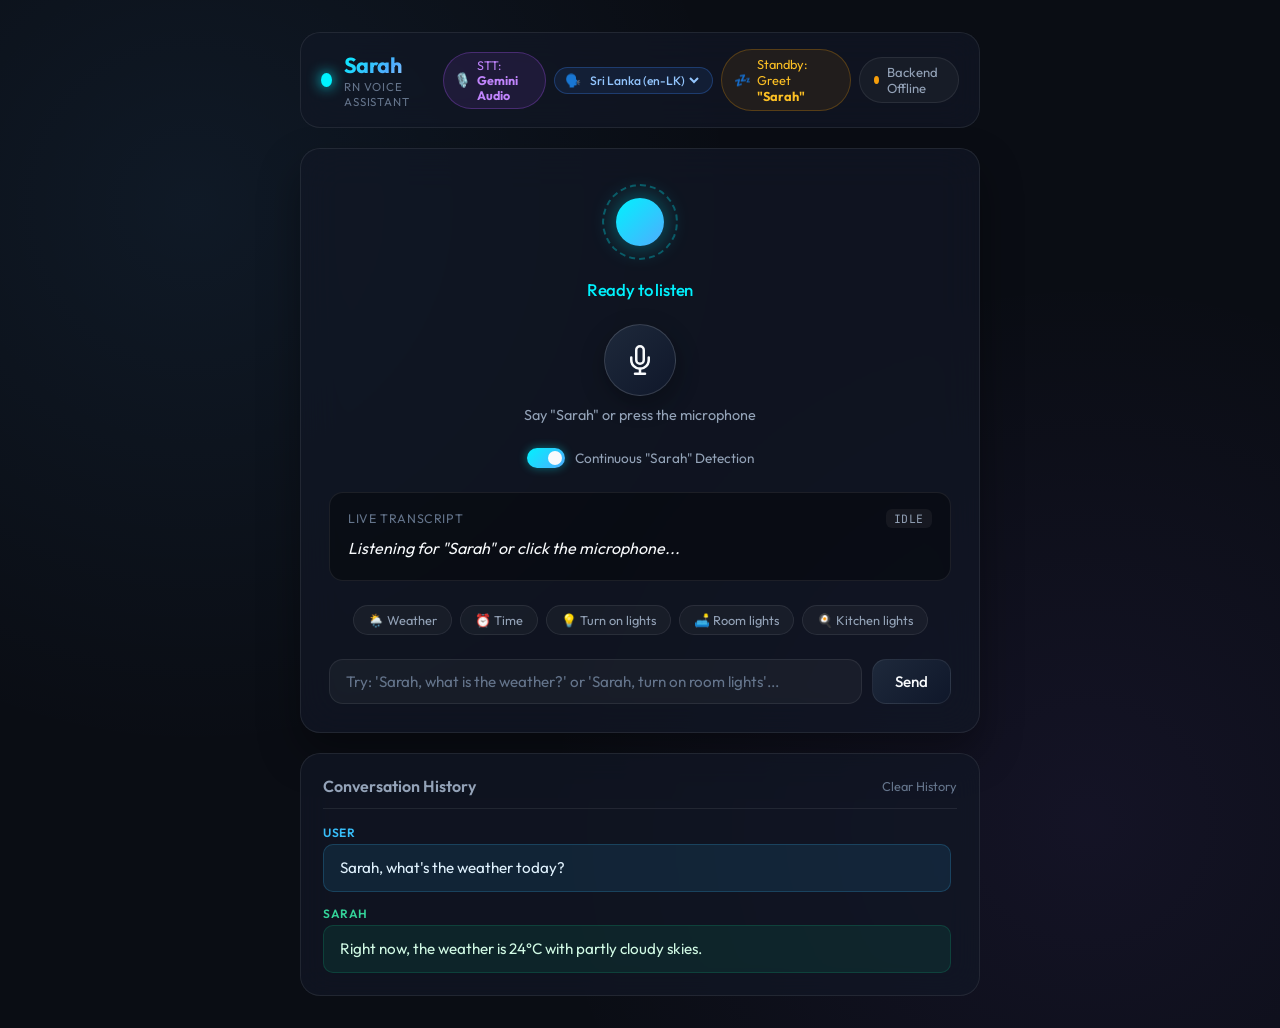
==== frontend/index.html @ 3ba432b6 "Initial commit: RN Voice Agent" ====
<!DOCTYPE html>
<html lang="en">
<head>
  <meta charset="UTF-8">
  <meta name="viewport" content="width=device-width, initial-scale=1.0">
  <title>Sarah — Voice Assistant</title>
  <link rel="stylesheet" href="style.css">
  <link rel="preconnect" href="https://fonts.googleapis.com">
  <link rel="preconnect" href="https://fonts.gstatic.com" crossorigin>
  <link href="https://fonts.googleapis.com/css2?family=Outfit:wght@300;400;500;600;700&family=JetBrains+Mono:wght@400;500&display=swap" rel="stylesheet">
</head>
<body>
  <div class="assistant-container">
    <!-- Header -->
    <header class="header">
      <div class="brand">
        <div class="brand-pulse"></div>
        <div>
          <h1>Sarah</h1>
          <span class="sub-brand">RN Voice Assistant</span>
        </div>
      </div>
      <div class="header-badges">
        <div class="stt-badge" id="stt-badge" title="High-accuracy Gemini Multimodal Audio speech recognition">
          <span class="stt-icon">🎙️</span>
          <span>STT: <strong id="stt-engine-name">Gemini Audio</strong></span>
        </div>
        <div class="accent-badge" title="Select your spoken accent model for optimal recognition">
          <span>🗣️</span>
          <select id="accent-select" class="accent-select" aria-label="Select accent">
            <option value="en-LK" selected>Sri Lanka (en-LK)</option>
            <option value="en-IN">India (en-IN)</option>
            <option value="en-GB">UK (en-GB)</option>
            <option value="en-US">US (en-US)</option>
            <option value="en-AU">Australia (en-AU)</option>
          </select>
        </div>
        <div class="wake-word-badge asleep" id="wake-badge" title="Say 'Sarah' (any pronunciation) to trigger">
          <span class="wake-icon" id="wake-icon">💤</span>
          <span id="wake-label">Standby: Greet <strong>"Sarah"</strong></span>
          <span class="wake-timer-pill" id="wake-timer-pill" style="display: none;">5:00</span>
        </div>
        <div class="connection-badge" id="connection-badge">
          <span class="badge-dot"></span>
          <span class="badge-text" id="connection-text">Connecting...</span>
        </div>
      </div>
    </header>

    <!-- Main Voice Section -->
    <main class="main-card">
      <!-- Status Indicator -->
      <div class="status-panel">
        <div class="status-orb" id="status-orb">
          <div class="orb-core"></div>
          <div class="orb-ring"></div>
        </div>
        <div class="status-label" id="status-indicator">Ready to listen</div>
      </div>

      <!-- Microphone Control -->
      <div class="mic-section">
        <button id="mic-btn" class="mic-button" aria-label="Microphone">
          <svg class="mic-svg" viewBox="0 0 24 24" fill="none" stroke="currentColor" stroke-width="2" stroke-linecap="round" stroke-linejoin="round">
            <path d="M12 1a3 3 0 0 0-3 3v8a3 3 0 0 0 6 0V4a3 3 0 0 0-3-3z"/>
            <path d="M19 10v2a7 7 0 0 1-14 0v-2"/>
            <line x1="12" y1="19" x2="12" y2="23"/>
            <line x1="8" y1="23" x2="16" y2="23"/>
          </svg>
        </button>
        <span class="mic-hint" id="mic-hint">Say "Sarah" or press the microphone</span>
      </div>

      <!-- Continuous Wake Word Mode Toggle -->
      <div class="wake-toggle-container">
        <label class="toggle-label">
          <input type="checkbox" id="wake-toggle" checked />
          <span class="toggle-slider"></span>
          <span class="toggle-text">Continuous "Sarah" Detection</span>
        </label>
      </div>

      <!-- Live Transcript Field -->
      <div class="transcript-box">
        <div class="transcript-header">
          <span>Live Transcript</span>
          <span class="transcript-badge" id="transcript-state">Idle</span>
        </div>
        <p class="transcript-text" id="transcript">Listening for "Sarah" or click the microphone...</p>
      </div>

      <!-- Quick Action Chips -->
      <div class="quick-chips">
        <button type="button" class="chip" data-cmd="Sarah, what is the weather?">🌦️ Weather</button>
        <button type="button" class="chip" data-cmd="Sarah, what time is it?">⏰ Time</button>
        <button type="button" class="chip" data-cmd="Sarah, turn on the lights">💡 Turn on lights</button>
        <button type="button" class="chip" data-cmd="Sarah, turn on room lights">🛋️ Room lights</button>
        <button type="button" class="chip" data-cmd="Sarah, turn on kitchen lights">🍳 Kitchen lights</button>
      </div>

      <!-- Text Input Fallback / Testing -->
      <form class="text-input-form" id="chat-form">
        <input 
          type="text" 
          id="text-input" 
          class="text-input" 
          placeholder="Try: 'Sarah, what is the weather?' or 'Sarah, turn on room lights'..." 
          autocomplete="off"
        />
        <button type="submit" id="send-btn" class="send-btn">Send</button>
      </form>
    </main>

    <!-- Conversation History -->
    <section class="history-card">
      <div class="history-header">
        <h2>Conversation History</h2>
        <button type="button" id="clear-btn" class="clear-btn">Clear History</button>
      </div>
      <div class="conversation-feed" id="conversation-history">
        <div class="message-card user">
          <div class="sender-tag">User</div>
          <div class="message-bubble">Sarah, what's the weather today?</div>
        </div>
        <div class="message-card assistant">
          <div class="sender-tag">Sarah</div>
          <div class="message-bubble">Right now, the weather is 24°C with partly cloudy skies.</div>
        </div>
      </div>
    </section>
  </div>

  <script src="tts.js"></script>
  <script src="speech.js"></script>
  <script src="app.js"></script>
</body>
</html>
---- frontend/style.css ----
:root {
  --bg-primary: #0a0d14;
  --bg-card: rgba(18, 24, 38, 0.7);
  --border-card: rgba(255, 255, 255, 0.08);
  --accent-cyan: #00f2fe;
  --accent-blue: #4facfe;
  --accent-purple: #8b5cf6;
  --accent-amber: #f59e0b;
  --accent-emerald: #10b981;
  --accent-rose: #f43f5e;
  --text-main: #f8fafc;
  --text-dim: #94a3b8;
  --text-muted: #64748b;
  --radius-xl: 20px;
  --radius-lg: 14px;
  --radius-md: 10px;
  --radius-full: 9999px;
  --shadow-glow: 0 0 30px rgba(0, 242, 254, 0.25);
  --transition: all 0.25s cubic-bezier(0.4, 0, 0.2, 1);
}

* {
  margin: 0;
  padding: 0;
  box-sizing: border-box;
}

body {
  background-color: var(--bg-primary);
  background-image: 
    radial-gradient(circle at 15% 20%, rgba(79, 172, 254, 0.08) 0%, transparent 40%),
    radial-gradient(circle at 85% 80%, rgba(139, 92, 246, 0.08) 0%, transparent 40%);
  color: var(--text-main);
  font-family: 'Outfit', sans-serif;
  min-height: 100vh;
  display: flex;
  justify-content: center;
  align-items: flex-start;
  padding: 32px 16px;
}

.assistant-container {
  width: 100%;
  max-width: 680px;
  display: flex;
  flex-direction: column;
  gap: 20px;
}

/* Header */
.header {
  display: flex;
  justify-content: space-between;
  align-items: center;
  padding: 16px 20px;
  background: var(--bg-card);
  backdrop-filter: blur(16px);
  border: 1px solid var(--border-card);
  border-radius: var(--radius-xl);
}

.brand {
  display: flex;
  align-items: center;
  gap: 12px;
}

.brand h1 {
  font-size: 1.35rem;
  font-weight: 700;
  letter-spacing: -0.02em;
  background: linear-gradient(135deg, #00f2fe, #4facfe, #fff);
  -webkit-background-clip: text;
  background-clip: text;
  -webkit-text-fill-color: transparent;
}

.sub-brand {
  font-size: 0.72rem;
  color: var(--text-muted);
  text-transform: uppercase;
  letter-spacing: 0.08em;
  display: block;
}

.brand-pulse {
  width: 14px;
  height: 14px;
  border-radius: 50%;
  background: var(--accent-cyan);
  box-shadow: 0 0 14px var(--accent-cyan);
  animation: pulse-ring 2s infinite ease-in-out;
}

.header-badges {
  display: flex;
  align-items: center;
  gap: 8px;
}

.stt-badge {
  display: flex;
  align-items: center;
  gap: 6px;
  font-size: 0.78rem;
  padding: 5px 10px;
  background: rgba(168, 85, 247, 0.1);
  border: 1px solid rgba(168, 85, 247, 0.3);
  border-radius: var(--radius-full);
  color: #c084fc;
}

.stt-icon {
  font-size: 0.85rem;
}

.accent-badge {
  display: flex;
  align-items: center;
  gap: 5px;
  font-size: 0.78rem;
  padding: 4px 10px;
  background: rgba(59, 130, 246, 0.1);
  border: 1px solid rgba(59, 130, 246, 0.3);
  border-radius: var(--radius-full);
  color: #60a5fa;
}

.accent-select {
  background: transparent;
  border: none;
  color: #93c5fd;
  font-family: inherit;
  font-size: 0.76rem;
  font-weight: 500;
  outline: none;
  cursor: pointer;
}

.accent-select option {
  background: #0f172a;
  color: #f1f5f9;
}

.wake-word-badge {
  display: flex;
  align-items: center;
  gap: 6px;
  font-size: 0.8rem;
  padding: 6px 12px;
  background: rgba(0, 242, 254, 0.08);
  border: 1px solid rgba(0, 242, 254, 0.25);
  border-radius: var(--radius-full);
  color: var(--accent-cyan);
  cursor: pointer;
  transition: all 0.25s ease;
}

.wake-word-badge.asleep {
  background: rgba(245, 158, 11, 0.08);
  border-color: rgba(245, 158, 11, 0.25);
  color: #fbbf24;
}

.wake-word-badge.awake {
  background: rgba(0, 242, 254, 0.12);
  border-color: rgba(0, 242, 254, 0.4);
  color: var(--accent-cyan);
  box-shadow: 0 0 12px rgba(0, 242, 254, 0.2);
}

.wake-timer-pill {
  font-family: 'JetBrains Mono', monospace;
  font-size: 0.72rem;
  background: rgba(0, 242, 254, 0.25);
  color: #fff;
  padding: 2px 7px;
  border-radius: var(--radius-full);
  margin-left: 4px;
}

.wake-icon {
  font-size: 0.85rem;
}

.connection-badge {
  display: flex;
  align-items: center;
  gap: 8px;
  font-size: 0.82rem;
  padding: 6px 14px;
  background: rgba(255, 255, 255, 0.04);
  border: 1px solid var(--border-card);
  border-radius: var(--radius-full);
  color: var(--text-dim);
}

.badge-dot {
  width: 8px;
  height: 8px;
  border-radius: 50%;
  background: var(--accent-amber);
}

.connection-badge.connected .badge-dot {
  background: var(--accent-emerald);
  box-shadow: 0 0 8px var(--accent-emerald);
}

.connection-badge.connected {
  color: #d1fae5;
}

/* Main Card */
.main-card {
  background: var(--bg-card);
  backdrop-filter: blur(20px);
  border: 1px solid var(--border-card);
  border-radius: var(--radius-xl);
  padding: 28px;
  display: flex;
  flex-direction: column;
  align-items: center;
  gap: 24px;
  box-shadow: 0 20px 40px rgba(0, 0, 0, 0.35);
}

/* Status Panel & Orb */
.status-panel {
  display: flex;
  flex-direction: column;
  align-items: center;
  gap: 12px;
}

.status-orb {
  position: relative;
  width: 90px;
  height: 90px;
  display: flex;
  align-items: center;
  justify-content: center;
}

.orb-core {
  width: 48px;
  height: 48px;
  border-radius: 50%;
  background: linear-gradient(135deg, var(--accent-cyan), var(--accent-blue));
  box-shadow: 0 0 25px rgba(0, 242, 254, 0.4);
  transition: var(--transition);
}

.orb-ring {
  position: absolute;
  width: 76px;
  height: 76px;
  border-radius: 50%;
  border: 2px dashed rgba(0, 242, 254, 0.3);
  animation: spin-slow 12s linear infinite;
  transition: var(--transition);
}

@keyframes spin-slow {
  100% { transform: rotate(360deg); }
}

/* Status states */
.status-label {
  font-size: 1.05rem;
  font-weight: 500;
  letter-spacing: -0.01em;
  color: var(--accent-cyan);
  transition: var(--transition);
}

/* State: Listening */
.status-panel.listening .orb-core {
  background: linear-gradient(135deg, #00f2fe, #38bdf8);
  box-shadow: 0 0 35px #00f2fe;
  transform: scale(1.15);
  animation: pulse-listening 1s infinite alternate ease-in-out;
}
.status-panel.listening .orb-ring {
  border-color: rgba(0, 242, 254, 0.8);
  animation: spin-slow 4s linear infinite;
}
.status-panel.listening .status-label {
  color: #38bdf8;
}

/* State: Thinking */
.status-panel.thinking .orb-core {
  background: linear-gradient(135deg, var(--accent-purple), #c084fc);
  box-shadow: 0 0 30px var(--accent-purple);
  animation: pulse-thinking 0.8s infinite alternate ease-in-out;
}
.status-panel.thinking .orb-ring {
  border-color: rgba(139, 92, 246, 0.8);
  animation: spin-slow 2s linear infinite reverse;
}
.status-panel.thinking .status-label {
  color: #c084fc;
}

/* State: Speaking */
.status-panel.speaking .orb-core {
  background: linear-gradient(135deg, var(--accent-emerald), #34d399);
  box-shadow: 0 0 30px var(--accent-emerald);
  animation: pulse-speaking 0.6s infinite alternate ease-in-out;
}
.status-panel.speaking .orb-ring {
  border-color: rgba(16, 185, 129, 0.8);
  animation: spin-slow 5s linear infinite;
}
.status-panel.speaking .status-label {
  color: #34d399;
}

/* State: Clarifying (Waiting for user) */
.status-panel.clarifying .orb-core {
  background: linear-gradient(135deg, #f59e0b, #fbbf24);
  box-shadow: 0 0 32px rgba(245, 158, 11, 0.7);
  animation: pulse-clarifying 0.9s infinite alternate ease-in-out;
}
.status-panel.clarifying .orb-ring {
  border-color: rgba(245, 158, 11, 0.85);
  animation: spin-slow 3.5s linear infinite;
}
.status-panel.clarifying .status-label {
  color: #fbbf24;
}

/* State: Waiting for Hub */
.status-panel.waiting_for_hub .orb-core,
.status-panel.executing .orb-core {
  background: linear-gradient(135deg, #3b82f6, #6366f1);
  box-shadow: 0 0 30px rgba(59, 130, 246, 0.6);
  animation: pulse-listening 1s infinite alternate ease-in-out;
}
.status-panel.waiting_for_hub .orb-ring,
.status-panel.executing .orb-ring {
  border-color: rgba(59, 130, 246, 0.8);
  animation: spin-slow 3s linear infinite;
}
.status-panel.waiting_for_hub .status-label,
.status-panel.executing .status-label {
  color: #93c5fd;
}

/* State: Completed */
.status-panel.completed .orb-core {
  background: linear-gradient(135deg, #10b981, #34d399);
  box-shadow: 0 0 35px rgba(16, 185, 129, 0.75);
}
.status-panel.completed .orb-ring {
  border-color: rgba(16, 185, 129, 0.9);
  animation: spin-slow 8s linear infinite;
}
.status-panel.completed .status-label {
  color: #34d399;
}

/* State: Failed */
.status-panel.failed .orb-core {
  background: linear-gradient(135deg, #ef4444, #f43f5e);
  box-shadow: 0 0 35px rgba(239, 68, 68, 0.75);
  animation: pulse-failed 0.5s infinite alternate ease-in-out;
}
.status-panel.failed .orb-ring {
  border-color: rgba(239, 68, 68, 0.9);
  animation: spin-slow 1.5s linear infinite reverse;
}
.status-panel.failed .status-label {
  color: #f87171;
}

/* State: Unknown */
.status-panel.unknown .orb-core {
  background: linear-gradient(135deg, #64748b, #94a3b8);
  box-shadow: 0 0 20px rgba(100, 116, 139, 0.5);
}
.status-panel.unknown .orb-ring {
  border-color: rgba(148, 163, 184, 0.5);
  animation: spin-slow 10s linear infinite;
}
.status-panel.unknown .status-label {
  color: #94a3b8;
}

@keyframes pulse-listening {
  0% { transform: scale(1.05); }
  100% { transform: scale(1.25); }
}

@keyframes pulse-thinking {
  0% { transform: scale(0.95); opacity: 0.7; }
  100% { transform: scale(1.1); opacity: 1; }
}

@keyframes pulse-speaking {
  0% { transform: scale(1); }
  100% { transform: scale(1.2); }
}

@keyframes pulse-clarifying {
  0% { transform: scale(1); opacity: 0.85; }
  100% { transform: scale(1.18); opacity: 1; }
}

@keyframes pulse-failed {
  0% { transform: scale(0.95); }
  100% { transform: scale(1.15); }
}

/* Microphone Section */
.mic-section {
  display: flex;
  flex-direction: column;
  align-items: center;
  gap: 10px;
}

.mic-button {
  width: 72px;
  height: 72px;
  border-radius: 50%;
  border: 1px solid rgba(255, 255, 255, 0.15);
  background: linear-gradient(135deg, #1e293b, #0f172a);
  color: var(--text-main);
  cursor: pointer;
  display: flex;
  align-items: center;
  justify-content: center;
  transition: var(--transition);
  box-shadow: 0 8px 24px rgba(0, 0, 0, 0.3);
}

.mic-button:hover {
  transform: translateY(-2px);
  border-color: var(--accent-cyan);
  box-shadow: 0 10px 30px rgba(0, 242, 254, 0.3);
}

.mic-button.active {
  background: linear-gradient(135deg, #0284c7, #0369a1);
  border-color: var(--accent-cyan);
  box-shadow: 0 0 30px rgba(0, 242, 254, 0.6);
  animation: mic-glow 1.5s infinite alternate ease-in-out;
}

@keyframes mic-glow {
  0% { box-shadow: 0 0 15px rgba(0, 242, 254, 0.4); }
  100% { box-shadow: 0 0 35px rgba(0, 242, 254, 0.8); }
}

.mic-svg {
  width: 30px;
  height: 30px;
}

.mic-hint {
  font-size: 0.9rem;
  color: var(--text-dim);
}

/* Live Transcript Box */
.transcript-box {
  width: 100%;
  background: rgba(0, 0, 0, 0.35);
  border: 1px solid var(--border-card);
  border-radius: var(--radius-lg);
  padding: 16px 18px;
}

.transcript-header {
  display: flex;
  justify-content: space-between;
  align-items: center;
  margin-bottom: 8px;
  font-size: 0.78rem;
  text-transform: uppercase;
  letter-spacing: 0.05em;
  color: var(--text-muted);
}

.transcript-badge {
  padding: 2px 8px;
  background: rgba(255, 255, 255, 0.05);
  border-radius: 6px;
  font-family: 'JetBrains Mono', monospace;
  font-size: 0.72rem;
  color: var(--text-dim);
}

.transcript-badge.active {
  background: rgba(0, 242, 254, 0.15);
  color: var(--accent-cyan);
}

.transcript-text {
  font-size: 1rem;
  color: var(--text-main);
  line-height: 1.5;
  min-height: 28px;
  font-style: italic;
}

.transcript-text.empty {
  color: var(--text-muted);
}

/* Text Input Fallback */
.text-input-form {
  width: 100%;
  display: flex;
  gap: 10px;
}

.text-input {
  flex: 1;
  background: rgba(255, 255, 255, 0.04);
  border: 1px solid var(--border-card);
  border-radius: var(--radius-lg);
  padding: 12px 16px;
  color: var(--text-main);
  font-family: inherit;
  font-size: 0.95rem;
  outline: none;
  transition: var(--transition);
}

.text-input:focus {
  border-color: var(--accent-cyan);
  background: rgba(255, 255, 255, 0.07);
  box-shadow: 0 0 15px rgba(0, 242, 254, 0.15);
}

.text-input::placeholder {
  color: var(--text-muted);
}

.send-btn {
  padding: 12px 22px;
  background: linear-gradient(135deg, #1e293b, #0f172a);
  color: var(--text-main);
  font-family: inherit;
  font-size: 0.95rem;
  font-weight: 500;
  border: 1px solid var(--border-card);
  border-radius: var(--radius-lg);
  cursor: pointer;
  transition: var(--transition);
}

.send-btn:hover {
  border-color: var(--accent-cyan);
  color: var(--accent-cyan);
  box-shadow: 0 0 15px rgba(0, 242, 254, 0.2);
}

/* Conversation History */
.history-card {
  background: var(--bg-card);
  backdrop-filter: blur(16px);
  border: 1px solid var(--border-card);
  border-radius: var(--radius-xl);
  padding: 22px;
}

.history-header {
  display: flex;
  justify-content: space-between;
  align-items: center;
  margin-bottom: 16px;
  padding-bottom: 12px;
  border-bottom: 1px solid var(--border-card);
}

.history-header h2 {
  font-size: 1rem;
  font-weight: 600;
  color: var(--text-dim);
}

.clear-btn {
  background: none;
  border: none;
  color: var(--text-muted);
  font-family: inherit;
  font-size: 0.8rem;
  cursor: pointer;
  transition: var(--transition);
}

.clear-btn:hover {
  color: var(--accent-rose);
}

.conversation-feed {
  display: flex;
  flex-direction: column;
  gap: 14px;
  max-height: 320px;
  overflow-y: auto;
  padding-right: 6px;
}

.conversation-feed::-webkit-scrollbar {
  width: 5px;
}

.conversation-feed::-webkit-scrollbar-thumb {
  background: rgba(255, 255, 255, 0.1);
  border-radius: 4px;
}

.message-card {
  display: flex;
  flex-direction: column;
  gap: 4px;
}

.sender-tag {
  font-size: 0.75rem;
  font-weight: 600;
  text-transform: uppercase;
  letter-spacing: 0.05em;
}

.message-card.user .sender-tag {
  color: #38bdf8;
  align-self: flex-start;
}

.message-card.assistant .sender-tag {
  color: #34d399;
  align-self: flex-start;
}

.message-bubble {
  padding: 12px 16px;
  border-radius: var(--radius-md);
  font-size: 0.95rem;
  line-height: 1.45;
  word-break: break-word;
}

.message-card.user .message-bubble {
  background: rgba(56, 189, 248, 0.1);
  border: 1px solid rgba(56, 189, 248, 0.2);
  color: #e0f2fe;
}

.message-card.assistant .message-bubble {
  background: rgba(16, 185, 129, 0.1);
  border: 1px solid rgba(16, 185, 129, 0.2);
  color: #d1fae5;
}

.message-card.error .message-bubble {
  background: rgba(244, 63, 94, 0.1);
  border: 1px solid rgba(244, 63, 94, 0.2);
  color: #ffe4e6;
}

/* Wake Word Mode Toggle */
.wake-toggle-container {
  display: flex;
  align-items: center;
  justify-content: center;
}

.toggle-label {
  display: flex;
  align-items: center;
  gap: 10px;
  cursor: pointer;
  font-size: 0.85rem;
  color: var(--text-dim);
  user-select: none;
}

.toggle-label input {
  display: none;
}

.toggle-slider {
  position: relative;
  width: 38px;
  height: 20px;
  background-color: rgba(255, 255, 255, 0.12);
  border-radius: 20px;
  transition: var(--transition);
}

.toggle-slider::before {
  content: "";
  position: absolute;
  height: 14px;
  width: 14px;
  left: 3px;
  bottom: 3px;
  background-color: var(--text-main);
  border-radius: 50%;
  transition: var(--transition);
}

.toggle-label input:checked + .toggle-slider {
  background: linear-gradient(135deg, var(--accent-cyan), var(--accent-blue));
  box-shadow: 0 0 10px rgba(0, 242, 254, 0.4);
}

.toggle-label input:checked + .toggle-slider::before {
  transform: translateX(18px);
}

/* Quick Action Chips */
.quick-chips {
  display: flex;
  flex-wrap: wrap;
  gap: 8px;
  justify-content: center;
  width: 100%;
}

.chip {
  background: rgba(255, 255, 255, 0.04);
  border: 1px solid var(--border-card);
  border-radius: var(--radius-full);
  padding: 6px 14px;
  color: var(--text-dim);
  font-family: inherit;
  font-size: 0.8rem;
  cursor: pointer;
  transition: var(--transition);
}

.chip:hover {
  background: rgba(0, 242, 254, 0.1);
  border-color: var(--accent-cyan);
  color: var(--text-main);
  transform: translateY(-1px);
}
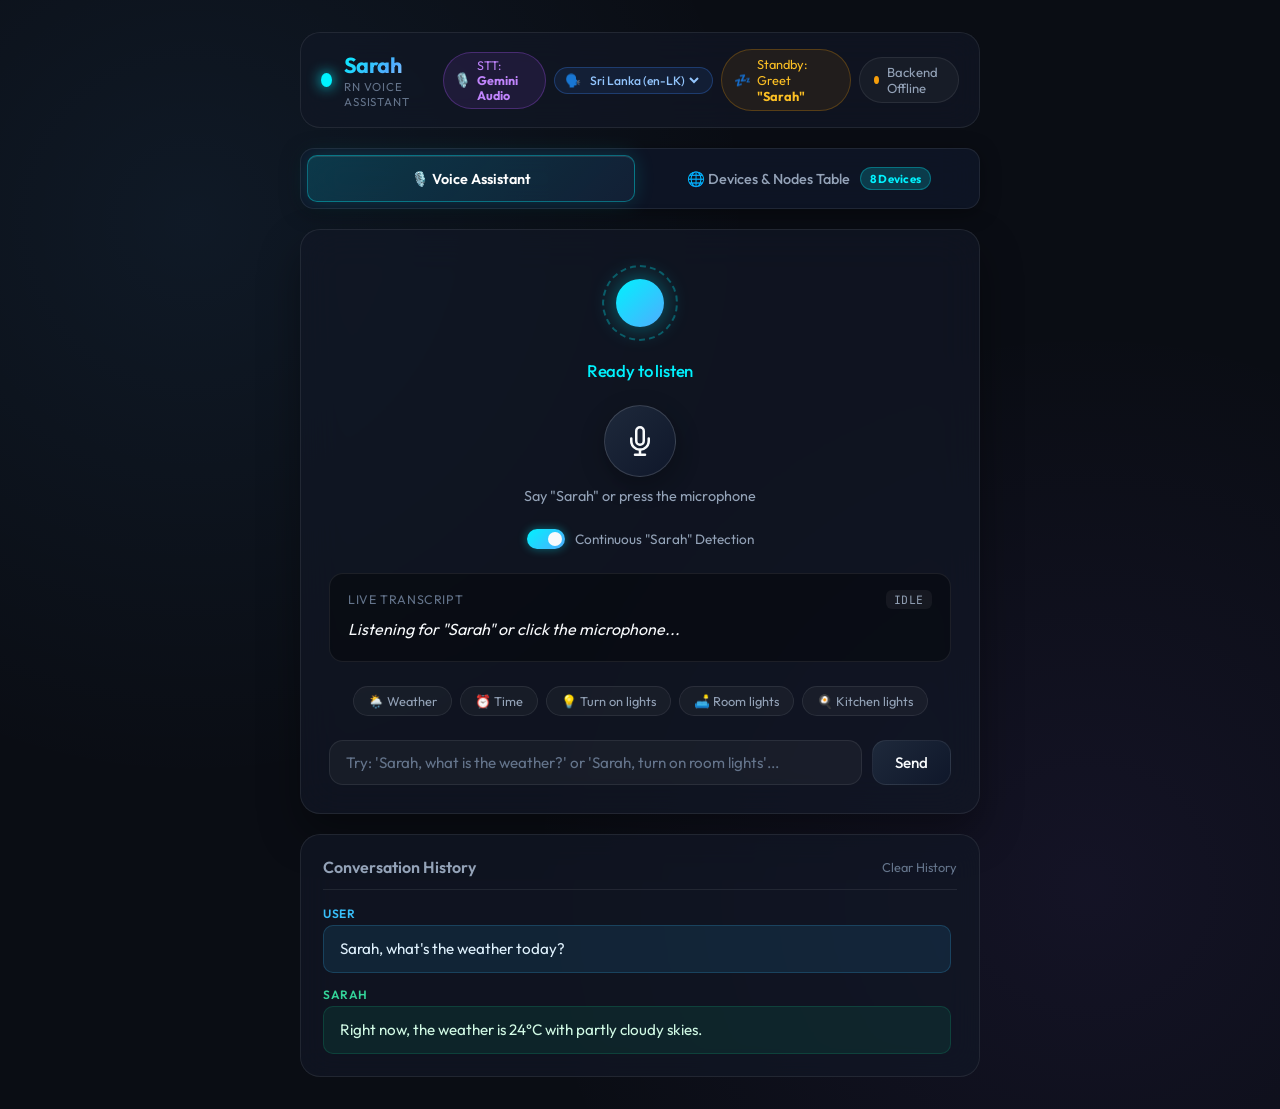
==== commit 87c2870b: "Update RN Voice Agent" ====
--- a/frontend/index.html
+++ b/frontend/index.html
@@ -46,6 +46,17 @@
         </div>
       </div>
     </header>
+
+    <!-- Navigation Bar -->
+    <nav class="nav-bar">
+      <a href="index.html" class="nav-link active">
+        <span>🎙️ Voice Assistant</span>
+      </a>
+      <a href="devices.html" class="nav-link">
+        <span>🌐 Devices & Nodes Table</span>
+        <span class="nav-badge" id="nav-badge-count">8 Devices</span>
+      </a>
+    </nav>
 
     <!-- Main Voice Section -->
     <main class="main-card">
--- a/frontend/style.css
+++ b/frontend/style.css
@@ -39,6 +39,13 @@
   padding: 32px 16px;
 }
 
+body.devices-page {
+  display: block;
+  width: 100%;
+  max-width: 100vw;
+  padding: 24px 20px 48px;
+}
+
 .assistant-container {
   width: 100%;
   max-width: 680px;
@@ -743,3 +750,1144 @@
   transform: translateY(-1px);
 }
 
+/* ==========================================================================
+   NAVIGATION BAR (Voice Assistant <-> Devices & Nodes Table)
+   ========================================================================== */
+.nav-bar {
+  display: flex;
+  gap: 10px;
+  background: rgba(15, 23, 42, 0.75);
+  backdrop-filter: blur(20px);
+  -webkit-backdrop-filter: blur(20px);
+  border: 1px solid rgba(255, 255, 255, 0.08);
+  border-radius: var(--radius-lg);
+  padding: 6px;
+  width: 100%;
+  box-shadow: 0 4px 20px rgba(0, 0, 0, 0.35);
+}
+
+.nav-link {
+  flex: 1;
+  display: flex;
+  align-items: center;
+  justify-content: center;
+  gap: 10px;
+  padding: 11px 18px;
+  border-radius: var(--radius-md);
+  color: var(--text-dim);
+  text-decoration: none;
+  font-size: 0.9rem;
+  font-weight: 500;
+  transition: var(--transition);
+  border: 1px solid transparent;
+  position: relative;
+}
+
+.nav-link:hover {
+  color: #fff;
+  background: rgba(255, 255, 255, 0.05);
+  border-color: rgba(255, 255, 255, 0.08);
+}
+
+.nav-link.active {
+  color: #fff;
+  background: linear-gradient(135deg, rgba(0, 242, 254, 0.16) 0%, rgba(79, 172, 254, 0.08) 100%);
+  border-color: rgba(0, 242, 254, 0.35);
+  box-shadow: 0 0 20px rgba(0, 242, 254, 0.15), inset 0 1px 0 rgba(255, 255, 255, 0.1);
+  font-weight: 600;
+}
+
+.nav-badge {
+  font-size: 0.72rem;
+  font-weight: 700;
+  padding: 3px 9px;
+  border-radius: var(--radius-full);
+  background: rgba(0, 242, 254, 0.18);
+  color: var(--accent-cyan);
+  border: 1px solid rgba(0, 242, 254, 0.3);
+  letter-spacing: 0.02em;
+}
+
+/* ==========================================================================
+   DEVICES DASHBOARD & HARDWARE DATA TABLE
+   ========================================================================== */
+.devices-container {
+  width: 100%;
+  max-width: 1280px;
+  display: flex;
+  flex-direction: column;
+  gap: 22px;
+  margin: 0 auto;
+  position: relative;
+}
+
+/* Ambient backdrop lighting flares */
+.devices-container::before {
+  content: "";
+  position: absolute;
+  top: -60px;
+  left: 10%;
+  width: 380px;
+  height: 380px;
+  background: radial-gradient(circle, rgba(0, 242, 254, 0.08) 0%, transparent 70%);
+  pointer-events: none;
+  z-index: -1;
+  filter: blur(40px);
+}
+
+.devices-container::after {
+  content: "";
+  position: absolute;
+  top: 40px;
+  right: 8%;
+  width: 420px;
+  height: 420px;
+  background: radial-gradient(circle, rgba(168, 85, 247, 0.07) 0%, transparent 70%);
+  pointer-events: none;
+  z-index: -1;
+  filter: blur(45px);
+}
+
+/* Stats Overview Cards */
+.stats-grid {
+  display: grid;
+  grid-template-columns: repeat(4, 1fr);
+  gap: 16px;
+}
+
+@media (max-width: 960px) {
+  .stats-grid {
+    grid-template-columns: repeat(2, 1fr);
+  }
+}
+
+@media (max-width: 520px) {
+  .stats-grid {
+    grid-template-columns: 1fr;
+  }
+}
+
+.stat-card {
+  position: relative;
+  background: rgba(14, 20, 36, 0.75);
+  backdrop-filter: blur(20px);
+  -webkit-backdrop-filter: blur(20px);
+  border: 1px solid rgba(255, 255, 255, 0.08);
+  border-radius: var(--radius-lg);
+  padding: 18px 20px;
+  display: flex;
+  align-items: center;
+  gap: 16px;
+  transition: var(--transition);
+  overflow: hidden;
+  box-shadow: 0 4px 20px rgba(0, 0, 0, 0.3);
+}
+
+.stat-card::before {
+  content: "";
+  position: absolute;
+  top: 0;
+  left: 0;
+  right: 0;
+  height: 2px;
+  opacity: 0.9;
+}
+
+.stat-card:nth-child(1)::before {
+  background: linear-gradient(90deg, #00f2fe, #4facfe);
+}
+
+.stat-card:nth-child(2)::before {
+  background: linear-gradient(90deg, #a855f7, #c084fc);
+}
+
+.stat-card:nth-child(3)::before {
+  background: linear-gradient(90deg, #10b981, #34d399);
+}
+
+.stat-card:nth-child(4)::before {
+  background: linear-gradient(90deg, #f59e0b, #fbbf24);
+}
+
+.stat-card:hover {
+  transform: translateY(-3px);
+  border-color: rgba(255, 255, 255, 0.18);
+  box-shadow: 0 12px 30px rgba(0, 0, 0, 0.45);
+}
+
+.stat-card:nth-child(1):hover {
+  box-shadow: 0 10px 30px rgba(0, 242, 254, 0.18);
+}
+
+.stat-card:nth-child(2):hover {
+  box-shadow: 0 10px 30px rgba(168, 85, 247, 0.18);
+}
+
+.stat-card:nth-child(3):hover {
+  box-shadow: 0 10px 30px rgba(16, 185, 129, 0.18);
+}
+
+.stat-card:nth-child(4):hover {
+  box-shadow: 0 10px 30px rgba(245, 158, 11, 0.18);
+}
+
+.stat-icon {
+  font-size: 1.75rem;
+  background: rgba(255, 255, 255, 0.04);
+  width: 52px;
+  height: 52px;
+  display: flex;
+  align-items: center;
+  justify-content: center;
+  border-radius: var(--radius-md);
+  border: 1px solid rgba(255, 255, 255, 0.08);
+  flex-shrink: 0;
+  transition: var(--transition);
+}
+
+.stat-card:hover .stat-icon {
+  transform: scale(1.08);
+}
+
+.stat-val {
+  font-size: 1.9rem;
+  font-weight: 700;
+  color: #fff;
+  line-height: 1.1;
+  font-feature-settings: "tnum";
+  letter-spacing: -0.02em;
+}
+
+.stat-lbl {
+  font-size: 0.74rem;
+  color: var(--text-muted);
+  text-transform: uppercase;
+  letter-spacing: 0.07em;
+  font-weight: 600;
+  margin-top: 4px;
+}
+
+/* Toolbar: Search, Filters & Actions */
+.toolbar-card {
+  background: rgba(14, 20, 36, 0.75);
+  backdrop-filter: blur(20px);
+  -webkit-backdrop-filter: blur(20px);
+  border: 1px solid rgba(255, 255, 255, 0.08);
+  border-radius: var(--radius-lg);
+  padding: 16px 20px;
+  display: flex;
+  flex-direction: column;
+  gap: 14px;
+  box-shadow: 0 4px 20px rgba(0, 0, 0, 0.3);
+}
+
+.search-input-wrapper {
+  position: relative;
+  display: flex;
+  align-items: center;
+}
+
+.search-icon {
+  position: absolute;
+  left: 15px;
+  color: var(--text-muted);
+  font-size: 1.05rem;
+  pointer-events: none;
+}
+
+.search-field {
+  width: 100%;
+  padding: 13px 16px 13px 44px;
+  background: rgba(6, 9, 18, 0.65);
+  border: 1px solid rgba(255, 255, 255, 0.09);
+  border-radius: var(--radius-md);
+  color: #fff;
+  font-family: inherit;
+  font-size: 0.92rem;
+  transition: var(--transition);
+}
+
+.search-field::placeholder {
+  color: #64748b;
+  font-weight: 400;
+}
+
+.search-field:focus {
+  outline: none;
+  border-color: var(--accent-cyan);
+  background: rgba(6, 9, 18, 0.85);
+  box-shadow: 0 0 0 3px rgba(0, 242, 254, 0.15), 0 0 20px rgba(0, 242, 254, 0.1);
+}
+
+.filter-row {
+  display: flex;
+  flex-wrap: wrap;
+  align-items: center;
+  justify-content: space-between;
+  gap: 12px;
+}
+
+.filter-pills {
+  display: flex;
+  flex-wrap: wrap;
+  gap: 8px;
+}
+
+.filter-btn {
+  background: rgba(255, 255, 255, 0.035);
+  border: 1px solid rgba(255, 255, 255, 0.08);
+  border-radius: var(--radius-full);
+  padding: 6px 14px;
+  font-size: 0.82rem;
+  font-family: inherit;
+  color: var(--text-dim);
+  cursor: pointer;
+  transition: var(--transition);
+  display: inline-flex;
+  align-items: center;
+  gap: 6px;
+  font-weight: 500;
+  user-select: none;
+}
+
+.filter-btn:hover {
+  background: rgba(255, 255, 255, 0.08);
+  color: #fff;
+  border-color: rgba(255, 255, 255, 0.16);
+  transform: translateY(-1px);
+}
+
+.filter-btn.active {
+  background: rgba(0, 242, 254, 0.14);
+  border-color: rgba(0, 242, 254, 0.45);
+  color: var(--accent-cyan);
+  font-weight: 600;
+  box-shadow: 0 0 14px rgba(0, 242, 254, 0.18);
+}
+
+.filter-count-badge {
+  font-size: 0.7rem;
+  font-weight: 700;
+  padding: 1px 6px;
+  border-radius: var(--radius-full);
+  background: rgba(255, 255, 255, 0.08);
+  color: var(--text-dim);
+  margin-left: 2px;
+}
+
+.filter-btn.active .filter-count-badge {
+  background: rgba(0, 242, 254, 0.25);
+  color: var(--accent-cyan);
+}
+
+.refresh-btn {
+  background: rgba(255, 255, 255, 0.04);
+  border: 1px solid rgba(255, 255, 255, 0.09);
+  color: var(--text-dim);
+  border-radius: var(--radius-md);
+  padding: 9px 15px;
+  font-size: 0.84rem;
+  font-weight: 500;
+  cursor: pointer;
+  font-family: inherit;
+  display: inline-flex;
+  align-items: center;
+  gap: 6px;
+  transition: var(--transition);
+}
+
+.refresh-btn:hover {
+  border-color: var(--accent-cyan);
+  color: var(--accent-cyan);
+  background: rgba(0, 242, 254, 0.08);
+}
+
+.btn-primary {
+  background: linear-gradient(135deg, #00f2fe, #4facfe);
+  color: #04101e;
+  border: none;
+  border-radius: var(--radius-md);
+  padding: 9px 18px;
+  font-family: inherit;
+  font-size: 0.86rem;
+  font-weight: 600;
+  cursor: pointer;
+  display: inline-flex;
+  align-items: center;
+  gap: 8px;
+  transition: var(--transition);
+  box-shadow: 0 0 18px rgba(0, 242, 254, 0.3);
+  letter-spacing: 0.01em;
+}
+
+.btn-primary:hover {
+  transform: translateY(-1px);
+  box-shadow: 0 0 25px rgba(0, 242, 254, 0.45);
+}
+
+.btn-primary:active {
+  transform: translateY(0);
+}
+
+/* ==========================================================================
+   DATA TABLE STYLING
+   ========================================================================== */
+.table-card {
+  background: rgba(14, 20, 36, 0.75);
+  backdrop-filter: blur(20px);
+  -webkit-backdrop-filter: blur(20px);
+  border: 1px solid rgba(255, 255, 255, 0.08);
+  border-radius: var(--radius-xl);
+  overflow: hidden;
+  box-shadow: 0 12px 40px rgba(0, 0, 0, 0.45), inset 0 1px 0 rgba(255, 255, 255, 0.06);
+  display: flex;
+  flex-direction: column;
+}
+
+.table-header-bar {
+  display: flex;
+  justify-content: space-between;
+  align-items: center;
+  padding: 20px 24px;
+  border-bottom: 1px solid rgba(255, 255, 255, 0.07);
+  background: rgba(10, 15, 28, 0.4);
+  flex-wrap: wrap;
+  gap: 12px;
+}
+
+.table-header-title h2 {
+  font-size: 1.2rem;
+  font-weight: 700;
+  color: #fff;
+  display: flex;
+  align-items: center;
+  gap: 10px;
+  letter-spacing: -0.01em;
+}
+
+.table-header-title p {
+  font-size: 0.8rem;
+  color: var(--text-muted);
+  margin-top: 3px;
+}
+
+.count-badge {
+  background: rgba(16, 185, 129, 0.12);
+  color: #34d399;
+  border: 1px solid rgba(16, 185, 129, 0.3);
+  border-radius: var(--radius-full);
+  padding: 4px 12px;
+  font-size: 0.76rem;
+  font-weight: 600;
+  letter-spacing: 0.02em;
+  box-shadow: 0 0 10px rgba(16, 185, 129, 0.12);
+}
+
+.table-responsive {
+  width: 100%;
+  overflow-x: auto;
+  scrollbar-width: thin;
+  scrollbar-color: rgba(255, 255, 255, 0.15) transparent;
+}
+
+.table-responsive::-webkit-scrollbar {
+  height: 6px;
+}
+
+.table-responsive::-webkit-scrollbar-thumb {
+  background: rgba(255, 255, 255, 0.15);
+  border-radius: 4px;
+}
+
+.devices-table {
+  width: 100%;
+  border-collapse: separate;
+  border-spacing: 0;
+  font-size: 0.88rem;
+  text-align: left;
+}
+
+.devices-table th {
+  padding: 14px 18px;
+  background: rgba(8, 12, 22, 0.88);
+  backdrop-filter: blur(8px);
+  -webkit-backdrop-filter: blur(8px);
+  color: #94a3b8;
+  font-size: 0.74rem;
+  text-transform: uppercase;
+  letter-spacing: 0.08em;
+  font-weight: 600;
+  border-bottom: 1px solid rgba(255, 255, 255, 0.08);
+  white-space: nowrap;
+}
+
+.devices-table td {
+  padding: 16px 18px;
+  border-bottom: 1px solid rgba(255, 255, 255, 0.04);
+  vertical-align: middle;
+  color: var(--text-dim);
+  transition: background 0.18s ease;
+}
+
+.devices-table tbody tr {
+  transition: var(--transition);
+}
+
+.devices-table tbody tr:nth-child(even) td {
+  background: rgba(255, 255, 255, 0.012);
+}
+
+.devices-table tbody tr:hover td {
+  background: rgba(0, 242, 254, 0.035);
+}
+
+.devices-table tbody tr:last-child td {
+  border-bottom: none;
+}
+
+/* Device Cell with Icon, Name & ID */
+.device-cell {
+  display: flex;
+  align-items: center;
+  gap: 14px;
+  min-width: 210px;
+}
+
+.device-cell .dev-icon {
+  width: 42px;
+  height: 42px;
+  border-radius: var(--radius-md);
+  background: rgba(255, 255, 255, 0.04);
+  border: 1px solid rgba(255, 255, 255, 0.08);
+  display: flex;
+  align-items: center;
+  justify-content: center;
+  font-size: 1.35rem;
+  flex-shrink: 0;
+  box-shadow: 0 2px 8px rgba(0, 0, 0, 0.25);
+  transition: var(--transition);
+}
+
+.devices-table tbody tr:hover .dev-icon {
+  border-color: rgba(0, 242, 254, 0.35);
+  transform: scale(1.06);
+  box-shadow: 0 0 14px rgba(0, 242, 254, 0.15);
+}
+
+.device-cell .dev-name {
+  font-weight: 600;
+  color: #fff;
+  display: block;
+  font-size: 0.93rem;
+  letter-spacing: -0.01em;
+}
+
+.device-cell .dev-id {
+  font-family: 'JetBrains Mono', monospace;
+  font-size: 0.72rem;
+  color: #94a3b8;
+  margin-top: 3px;
+  display: inline-block;
+  background: rgba(255, 255, 255, 0.035);
+  padding: 1px 7px;
+  border-radius: 4px;
+  border: 1px solid rgba(255, 255, 255, 0.06);
+}
+
+/* Hardware Node ID Chip */
+.node-chip {
+  display: inline-flex;
+  align-items: center;
+  gap: 6px;
+  padding: 5px 10px;
+  border-radius: var(--radius-md);
+  font-family: 'JetBrains Mono', monospace;
+  font-size: 0.75rem;
+  background: rgba(168, 85, 247, 0.12);
+  border: 1px solid rgba(168, 85, 247, 0.3);
+  color: #d8b4fe;
+  letter-spacing: 0.02em;
+  white-space: nowrap;
+  box-shadow: 0 0 10px rgba(168, 85, 247, 0.08);
+  transition: var(--transition);
+}
+
+.node-chip:hover {
+  background: rgba(168, 85, 247, 0.18);
+  border-color: rgba(168, 85, 247, 0.5);
+  box-shadow: 0 0 14px rgba(168, 85, 247, 0.2);
+}
+
+/* Category & Transport Badges */
+.device-type-tag {
+  display: inline-block;
+  font-size: 0.72rem;
+  text-transform: uppercase;
+  letter-spacing: 0.06em;
+  padding: 3px 9px;
+  border-radius: var(--radius-full);
+  background: rgba(255, 255, 255, 0.06);
+  border: 1px solid rgba(255, 255, 255, 0.08);
+  color: var(--text-muted);
+  font-weight: 600;
+  white-space: nowrap;
+}
+
+.device-type-tag.type-relay {
+  background: rgba(245, 158, 11, 0.14);
+  border-color: rgba(245, 158, 11, 0.35);
+  color: #fbbf24;
+}
+
+.device-type-tag.type-lighting {
+  background: rgba(6, 182, 212, 0.14);
+  border-color: rgba(6, 182, 212, 0.35);
+  color: #22d3ee;
+}
+
+.device-type-tag.type-hub {
+  background: rgba(99, 102, 241, 0.15);
+  border-color: rgba(99, 102, 241, 0.35);
+  color: #818cf8;
+}
+
+.device-type-tag.type-smart_plug {
+  background: rgba(16, 185, 129, 0.14);
+  border-color: rgba(16, 185, 129, 0.35);
+  color: #34d399;
+}
+
+.device-type-tag.type-climate {
+  background: rgba(20, 184, 166, 0.14);
+  border-color: rgba(20, 184, 166, 0.35);
+  color: #2dd4bf;
+}
+
+.device-type-tag.type-robot, .device-type-tag.type-arm {
+  background: rgba(244, 63, 94, 0.14);
+  border-color: rgba(244, 63, 94, 0.35);
+  color: #fb7185;
+}
+
+.device-type-tag.type-sensor {
+  background: rgba(59, 130, 246, 0.14);
+  border-color: rgba(59, 130, 246, 0.35);
+  color: #60a5fa;
+}
+
+/* Location Chip */
+.location-chip {
+  display: inline-flex;
+  align-items: center;
+  gap: 6px;
+  padding: 5px 10px;
+  border-radius: var(--radius-md);
+  font-size: 0.76rem;
+  background: rgba(255, 255, 255, 0.035);
+  border: 1px solid rgba(255, 255, 255, 0.06);
+  color: #cbd5e1;
+  white-space: nowrap;
+}
+
+/* Connected Sub-Devices Pill List */
+.sub-devices-pill-list {
+  display: flex;
+  flex-direction: column;
+  gap: 5px;
+  min-width: 170px;
+  max-width: 250px;
+}
+
+.sub-count-badge {
+  font-size: 0.72rem;
+  font-weight: 700;
+  color: #34d399;
+  letter-spacing: 0.02em;
+  display: inline-flex;
+  align-items: center;
+  gap: 4px;
+}
+
+.sub-pill-tags {
+  display: flex;
+  flex-direction: column;
+  gap: 4px;
+}
+
+.sub-pill {
+  font-size: 0.74rem;
+  padding: 3px 8px;
+  background: rgba(255, 255, 255, 0.03);
+  border: 1px solid rgba(255, 255, 255, 0.07);
+  border-radius: 6px;
+  color: #cbd5e1;
+  display: flex;
+  align-items: center;
+  gap: 5px;
+  overflow: hidden;
+  text-overflow: ellipsis;
+  white-space: nowrap;
+  transition: var(--transition);
+}
+
+.sub-pill:hover {
+  background: rgba(255, 255, 255, 0.07);
+  border-color: rgba(255, 255, 255, 0.15);
+}
+
+.sub-pill-ch {
+  font-family: 'JetBrains Mono', monospace;
+  font-size: 0.68rem;
+  color: var(--accent-cyan);
+  background: rgba(0, 242, 254, 0.1);
+  padding: 1px 5px;
+  border-radius: 3px;
+  font-weight: 600;
+  flex-shrink: 0;
+}
+
+.sub-pill-title {
+  overflow: hidden;
+  text-overflow: ellipsis;
+  white-space: nowrap;
+}
+
+.sub-pill-more {
+  font-size: 0.7rem;
+  color: var(--text-muted);
+  font-style: italic;
+  padding-left: 4px;
+}
+
+.sub-empty-tag {
+  font-size: 0.75rem;
+  color: var(--text-muted);
+  font-style: italic;
+}
+
+/* Tactile Illuminated Power State Button */
+.power-btn {
+  display: inline-flex;
+  align-items: center;
+  gap: 8px;
+  padding: 6px 14px;
+  border-radius: var(--radius-full);
+  font-family: inherit;
+  font-size: 0.8rem;
+  font-weight: 700;
+  cursor: pointer;
+  transition: var(--transition);
+  border: 1px solid transparent;
+  user-select: none;
+  letter-spacing: 0.04em;
+}
+
+.power-btn:active {
+  transform: scale(0.95);
+}
+
+.power-indicator-dot {
+  width: 7px;
+  height: 7px;
+  border-radius: 50%;
+  display: inline-block;
+  transition: var(--transition);
+}
+
+.power-btn.on {
+  background: rgba(16, 185, 129, 0.16);
+  border-color: rgba(16, 185, 129, 0.5);
+  color: #34d399;
+  box-shadow: 0 0 14px rgba(16, 185, 129, 0.25);
+}
+
+.power-btn.on .power-indicator-dot {
+  background: #34d399;
+  box-shadow: 0 0 8px #34d399;
+  animation: pulse-dot 1.8s infinite ease-in-out;
+}
+
+.power-btn.on:hover {
+  background: rgba(16, 185, 129, 0.26);
+  border-color: #34d399;
+  box-shadow: 0 0 20px rgba(16, 185, 129, 0.4);
+}
+
+.power-btn.off {
+  background: rgba(255, 255, 255, 0.04);
+  border-color: rgba(255, 255, 255, 0.1);
+  color: #94a3b8;
+}
+
+.power-btn.off .power-indicator-dot {
+  background: #64748b;
+}
+
+.power-btn.off:hover {
+  background: rgba(255, 255, 255, 0.08);
+  border-color: rgba(255, 255, 255, 0.2);
+  color: #f1f5f9;
+}
+
+.power-always-on {
+  display: inline-flex;
+  align-items: center;
+  gap: 6px;
+  font-size: 0.76rem;
+  color: var(--text-muted);
+  font-weight: 500;
+}
+
+.power-dot-fixed {
+  width: 6px;
+  height: 6px;
+  border-radius: 50%;
+  background: #3b82f6;
+  box-shadow: 0 0 6px #3b82f6;
+}
+
+/* Online / Offline Status Badge */
+.device-status-badge {
+  display: inline-flex;
+  align-items: center;
+  gap: 7px;
+  font-size: 0.8rem;
+  font-weight: 500;
+  white-space: nowrap;
+}
+
+.device-status-badge.online {
+  color: #34d399;
+}
+
+.device-status-badge.offline {
+  color: #94a3b8;
+}
+
+.status-beacon {
+  width: 8px;
+  height: 8px;
+  border-radius: 50%;
+  display: inline-block;
+}
+
+.device-status-badge.online .status-beacon {
+  background: #10b981;
+  box-shadow: 0 0 8px #10b981;
+}
+
+.device-status-badge.offline .status-beacon {
+  background: #64748b;
+}
+
+@keyframes beacon-pulse {
+  0%, 100% {
+    transform: scale(1);
+    opacity: 1;
+    box-shadow: 0 0 8px #10b981;
+  }
+  50% {
+    transform: scale(1.25);
+    opacity: 0.75;
+    box-shadow: 0 0 14px #10b981;
+  }
+}
+
+.status-beacon.beacon-pulse {
+  animation: beacon-pulse 2s infinite ease-in-out;
+}
+
+/* Action Buttons (Edit & Delete) */
+.action-buttons-group {
+  display: flex;
+  align-items: center;
+  gap: 6px;
+}
+
+.action-btn {
+  background: rgba(255, 255, 255, 0.04);
+  border: 1px solid rgba(255, 255, 255, 0.08);
+  border-radius: var(--radius-md);
+  padding: 6px 12px;
+  font-size: 0.78rem;
+  font-family: inherit;
+  font-weight: 600;
+  cursor: pointer;
+  display: inline-flex;
+  align-items: center;
+  gap: 5px;
+  transition: var(--transition);
+  color: #cbd5e1;
+  white-space: nowrap;
+}
+
+.action-btn:hover {
+  transform: translateY(-1px);
+}
+
+.action-btn.edit-btn:hover {
+  border-color: rgba(56, 189, 248, 0.5);
+  color: #38bdf8;
+  background: rgba(56, 189, 248, 0.12);
+  box-shadow: 0 0 14px rgba(56, 189, 248, 0.2);
+}
+
+.action-btn.delete-btn:hover {
+  border-color: rgba(244, 63, 94, 0.5);
+  color: #fb7185;
+  background: rgba(244, 63, 94, 0.12);
+  box-shadow: 0 0 14px rgba(244, 63, 94, 0.2);
+}
+
+/* ==========================================================================
+   MODAL DIALOG (ADD & EDIT DEVICE)
+   ========================================================================== */
+.modal-overlay {
+  position: fixed;
+  top: 0;
+  left: 0;
+  width: 100%;
+  height: 100%;
+  background: rgba(4, 7, 15, 0.82);
+  backdrop-filter: blur(14px);
+  -webkit-backdrop-filter: blur(14px);
+  display: none;
+  align-items: center;
+  justify-content: center;
+  z-index: 1000;
+  padding: 20px;
+  opacity: 0;
+  transition: opacity 0.25s cubic-bezier(0.4, 0, 0.2, 1);
+}
+
+.modal-overlay.active {
+  display: flex;
+  opacity: 1;
+}
+
+.modal-card {
+  position: relative;
+  background: #0d1322;
+  border: 1px solid rgba(255, 255, 255, 0.1);
+  border-radius: var(--radius-xl);
+  width: 100%;
+  max-width: 620px;
+  max-height: 90vh;
+  display: flex;
+  flex-direction: column;
+  box-shadow: 0 25px 60px rgba(0, 0, 0, 0.7), 0 0 40px rgba(0, 242, 254, 0.08);
+  transform: scale(0.96) translateY(12px);
+  transition: transform 0.25s cubic-bezier(0.4, 0, 0.2, 1);
+  overflow: hidden;
+}
+
+.modal-card::before {
+  content: "";
+  position: absolute;
+  top: 0;
+  left: 0;
+  right: 0;
+  height: 3px;
+  background: linear-gradient(90deg, #00f2fe, #4facfe, #8b5cf6);
+}
+
+.modal-overlay.active .modal-card {
+  transform: scale(1) translateY(0);
+}
+
+.modal-header {
+  display: flex;
+  justify-content: space-between;
+  align-items: center;
+  padding: 22px 26px;
+  border-bottom: 1px solid rgba(255, 255, 255, 0.07);
+  background: rgba(15, 23, 42, 0.3);
+}
+
+.modal-title {
+  font-size: 1.2rem;
+  font-weight: 700;
+  color: #fff;
+  display: flex;
+  align-items: center;
+  gap: 10px;
+  letter-spacing: -0.01em;
+}
+
+.modal-close-btn {
+  background: rgba(255, 255, 255, 0.04);
+  border: 1px solid rgba(255, 255, 255, 0.08);
+  color: var(--text-muted);
+  font-size: 1.25rem;
+  cursor: pointer;
+  width: 32px;
+  height: 32px;
+  display: flex;
+  align-items: center;
+  justify-content: center;
+  border-radius: var(--radius-md);
+  line-height: 1;
+  transition: var(--transition);
+}
+
+.modal-close-btn:hover {
+  background: rgba(255, 255, 255, 0.1);
+  color: #fff;
+  border-color: rgba(255, 255, 255, 0.2);
+}
+
+.modal-body {
+  padding: 24px 26px;
+  overflow-y: auto;
+  display: flex;
+  flex-direction: column;
+  gap: 16px;
+}
+
+.modal-body::-webkit-scrollbar {
+  width: 6px;
+}
+
+.modal-body::-webkit-scrollbar-thumb {
+  background: rgba(255, 255, 255, 0.12);
+  border-radius: 3px;
+}
+
+.form-grid-2 {
+  display: grid;
+  grid-template-columns: 1fr 1fr;
+  gap: 14px;
+}
+
+@media (max-width: 540px) {
+  .form-grid-2 {
+    grid-template-columns: 1fr;
+  }
+}
+
+.form-group {
+  display: flex;
+  flex-direction: column;
+  gap: 6px;
+}
+
+.form-label {
+  font-size: 0.8rem;
+  font-weight: 600;
+  color: #cbd5e1;
+  letter-spacing: 0.01em;
+}
+
+.form-input, .form-select, .form-textarea {
+  width: 100%;
+  padding: 11px 14px;
+  background: rgba(5, 8, 16, 0.65);
+  border: 1px solid rgba(255, 255, 255, 0.1);
+  border-radius: var(--radius-md);
+  color: #fff;
+  font-family: inherit;
+  font-size: 0.88rem;
+  transition: var(--transition);
+}
+
+.form-input::placeholder, .form-textarea::placeholder {
+  color: #64748b;
+}
+
+.form-input:focus, .form-select:focus, .form-textarea:focus {
+  outline: none;
+  border-color: var(--accent-cyan);
+  background: rgba(5, 8, 16, 0.9);
+  box-shadow: 0 0 0 3px rgba(0, 242, 254, 0.15), 0 0 15px rgba(0, 242, 254, 0.1);
+}
+
+.form-input:disabled {
+  opacity: 0.55;
+  background: rgba(0, 0, 0, 0.3);
+  cursor: not-allowed;
+}
+
+.form-textarea {
+  resize: vertical;
+  min-height: 85px;
+  font-family: 'JetBrains Mono', monospace;
+  font-size: 0.8rem;
+  line-height: 1.4;
+}
+
+.form-hint {
+  font-size: 0.72rem;
+  color: var(--text-muted);
+}
+
+.modal-footer {
+  padding: 18px 26px;
+  border-top: 1px solid rgba(255, 255, 255, 0.07);
+  display: flex;
+  justify-content: flex-end;
+  gap: 12px;
+  background: rgba(10, 15, 28, 0.5);
+}
+
+.btn-secondary {
+  background: rgba(255, 255, 255, 0.05);
+  border: 1px solid rgba(255, 255, 255, 0.1);
+  color: #cbd5e1;
+  border-radius: var(--radius-md);
+  padding: 9px 18px;
+  font-family: inherit;
+  font-size: 0.86rem;
+  font-weight: 600;
+  cursor: pointer;
+  transition: var(--transition);
+}
+
+.btn-secondary:hover {
+  background: rgba(255, 255, 255, 0.1);
+  color: #fff;
+  border-color: rgba(255, 255, 255, 0.2);
+}
+
+/* Toast Feedback Notification */
+.toast-notice {
+  position: fixed;
+  bottom: 24px;
+  right: 24px;
+  background: rgba(13, 19, 33, 0.95);
+  backdrop-filter: blur(16px);
+  -webkit-backdrop-filter: blur(16px);
+  border: 1px solid var(--accent-cyan);
+  border-radius: var(--radius-md);
+  padding: 14px 20px;
+  color: #fff;
+  font-size: 0.88rem;
+  font-weight: 500;
+  display: flex;
+  align-items: center;
+  gap: 10px;
+  box-shadow: 0 15px 35px rgba(0, 0, 0, 0.6), 0 0 20px rgba(0, 242, 254, 0.15);
+  z-index: 1100;
+  transform: translateY(80px);
+  opacity: 0;
+  transition: var(--transition);
+  max-width: 400px;
+}
+
+.toast-notice.show {
+  transform: translateY(0);
+  opacity: 1;
+}
+
+.toast-notice.success {
+  border-color: var(--accent-emerald);
+  box-shadow: 0 15px 35px rgba(0, 0, 0, 0.6), 0 0 20px rgba(16, 185, 129, 0.2);
+}
+
+.toast-notice.error {
+  border-color: var(--accent-rose);
+  box-shadow: 0 15px 35px rgba(0, 0, 0, 0.6), 0 0 20px rgba(244, 63, 94, 0.2);
+}
+
+
+
+
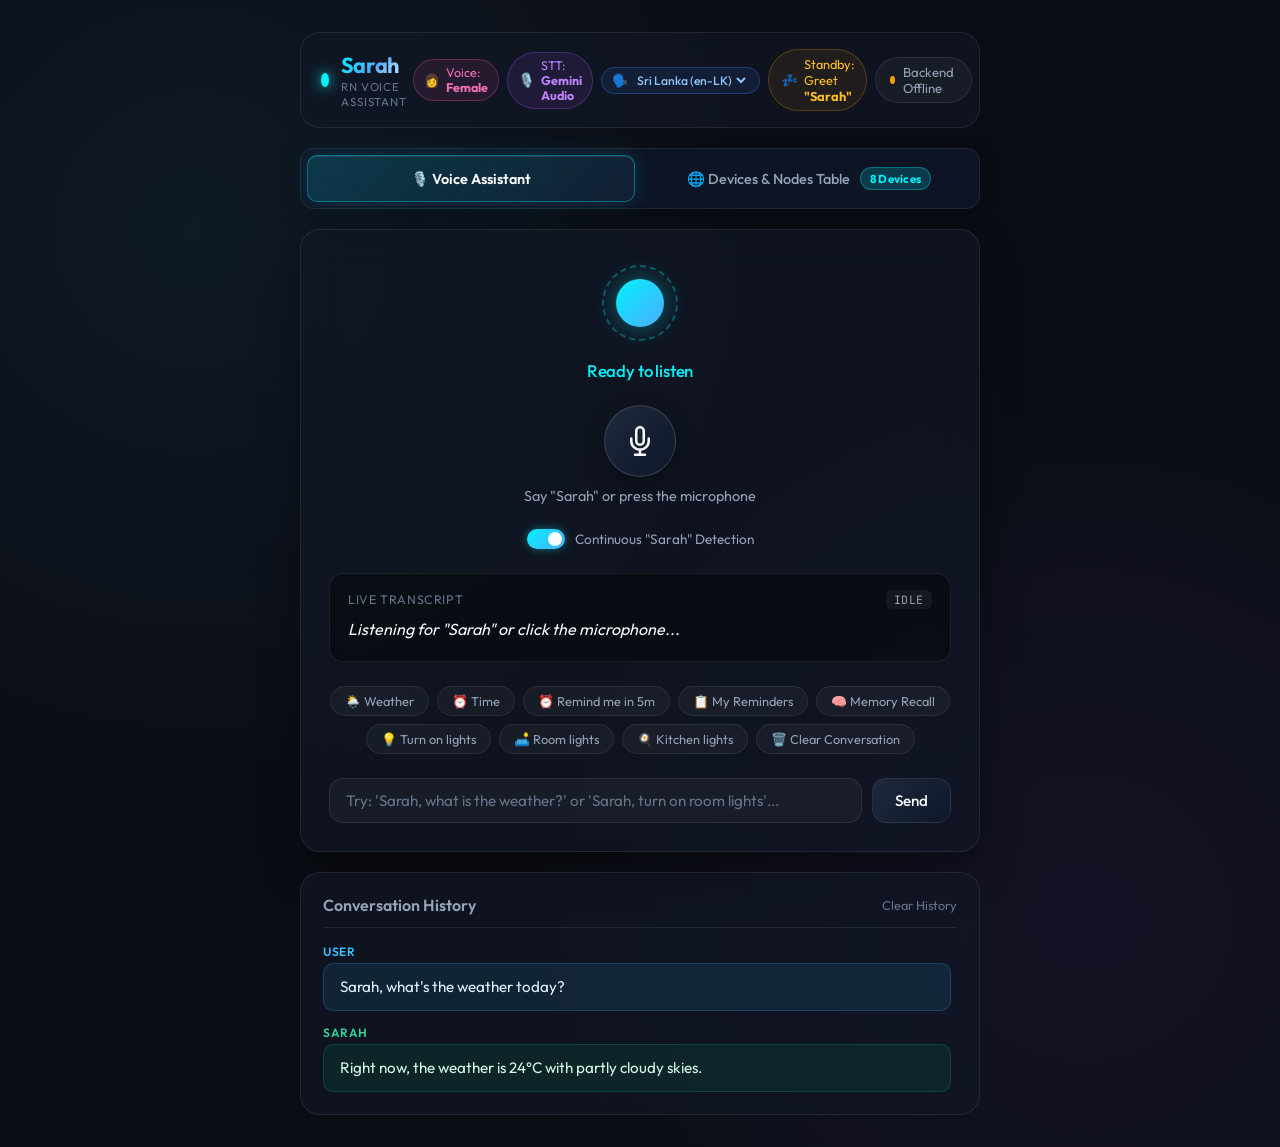
==== commit fb43f253: "Update RN Voice Agent" ====
--- a/frontend/index.html
+++ b/frontend/index.html
@@ -21,6 +21,10 @@
         </div>
       </div>
       <div class="header-badges">
+        <div class="voice-badge" id="voice-badge" title="Assistant Voice: Sarah (Exclusively Female)">
+          <span>👩</span>
+          <span>Voice: <strong>Female</strong></span>
+        </div>
         <div class="stt-badge" id="stt-badge" title="High-accuracy Gemini Multimodal Audio speech recognition">
           <span class="stt-icon">🎙️</span>
           <span>STT: <strong id="stt-engine-name">Gemini Audio</strong></span>
@@ -100,13 +104,26 @@
         <p class="transcript-text" id="transcript">Listening for "Sarah" or click the microphone...</p>
       </div>
 
+      <!-- Reminder Notification Banner -->
+      <div id="reminder-alert-banner" class="reminder-banner" style="display: none;">
+        <div class="reminder-banner-content">
+          <span style="font-size: 1.2rem;">🔔</span>
+          <span id="reminder-banner-text">Reminder alert active</span>
+        </div>
+        <button type="button" id="reminder-banner-close" class="reminder-banner-dismiss">Dismiss</button>
+      </div>
+
       <!-- Quick Action Chips -->
       <div class="quick-chips">
         <button type="button" class="chip" data-cmd="Sarah, what is the weather?">🌦️ Weather</button>
         <button type="button" class="chip" data-cmd="Sarah, what time is it?">⏰ Time</button>
+        <button type="button" class="chip" data-cmd="Sarah, remind me to check the oven in 5 minutes">⏰ Remind me in 5m</button>
+        <button type="button" class="chip" data-cmd="Sarah, what are my reminders?">📋 My Reminders</button>
+        <button type="button" class="chip" data-cmd="Sarah, what was my previous request?">🧠 Memory Recall</button>
         <button type="button" class="chip" data-cmd="Sarah, turn on the lights">💡 Turn on lights</button>
         <button type="button" class="chip" data-cmd="Sarah, turn on room lights">🛋️ Room lights</button>
         <button type="button" class="chip" data-cmd="Sarah, turn on kitchen lights">🍳 Kitchen lights</button>
+        <button type="button" class="chip" data-cmd="Sarah, clear entire conversation">🗑️ Clear Conversation</button>
       </div>
 
       <!-- Text Input Fallback / Testing -->
@@ -141,8 +158,8 @@
     </section>
   </div>
 
-  <script src="tts.js"></script>
-  <script src="speech.js"></script>
-  <script src="app.js"></script>
+  <script src="tts.js?v=20261030_07"></script>
+  <script src="speech.js?v=20261030_07"></script>
+  <script src="app.js?v=20261030_08"></script>
 </body>
 </html>
--- a/frontend/style.css
+++ b/frontend/style.css
@@ -105,6 +105,18 @@
   gap: 8px;
 }
 
+.voice-badge {
+  display: flex;
+  align-items: center;
+  gap: 6px;
+  font-size: 0.78rem;
+  padding: 5px 10px;
+  background: rgba(236, 72, 153, 0.1);
+  border: 1px solid rgba(236, 72, 153, 0.35);
+  border-radius: var(--radius-full);
+  color: #f472b6;
+}
+
 .stt-badge {
   display: flex;
   align-items: center;
@@ -1888,6 +1900,59 @@
   box-shadow: 0 15px 35px rgba(0, 0, 0, 0.6), 0 0 20px rgba(244, 63, 94, 0.2);
 }
 
-
-
-
+/* Reminder Banner & Hashed Conversation Tag Styles */
+.reminder-banner {
+  background: linear-gradient(135deg, rgba(245, 158, 11, 0.25) 0%, rgba(217, 119, 6, 0.35) 100%);
+  border: 1px solid rgba(245, 158, 11, 0.6);
+  border-radius: 12px;
+  padding: 12px 18px;
+  margin-bottom: 16px;
+  display: flex;
+  align-items: center;
+  justify-content: space-between;
+  gap: 12px;
+  box-shadow: 0 4px 20px rgba(245, 158, 11, 0.2);
+}
+
+.reminder-banner-content {
+  display: flex;
+  align-items: center;
+  gap: 10px;
+  color: #fbbf24;
+  font-size: 0.95rem;
+  font-weight: 500;
+}
+
+.reminder-banner-dismiss {
+  background: rgba(255, 255, 255, 0.1);
+  border: 1px solid rgba(255, 255, 255, 0.2);
+  color: #fff;
+  border-radius: 6px;
+  padding: 4px 10px;
+  cursor: pointer;
+  font-size: 0.8rem;
+  transition: all 0.2s ease;
+}
+
+.reminder-banner-dismiss:hover {
+  background: rgba(255, 255, 255, 0.2);
+}
+
+.hash-badge {
+  font-family: 'JetBrains Mono', monospace;
+  font-size: 0.72rem;
+  padding: 2px 7px;
+  border-radius: 4px;
+  background: rgba(255, 255, 255, 0.07);
+  color: #94a3b8;
+  border: 1px solid rgba(255, 255, 255, 0.12);
+  cursor: help;
+  margin-top: 6px;
+  display: inline-block;
+  user-select: all;
+}
+
+
+
+
+
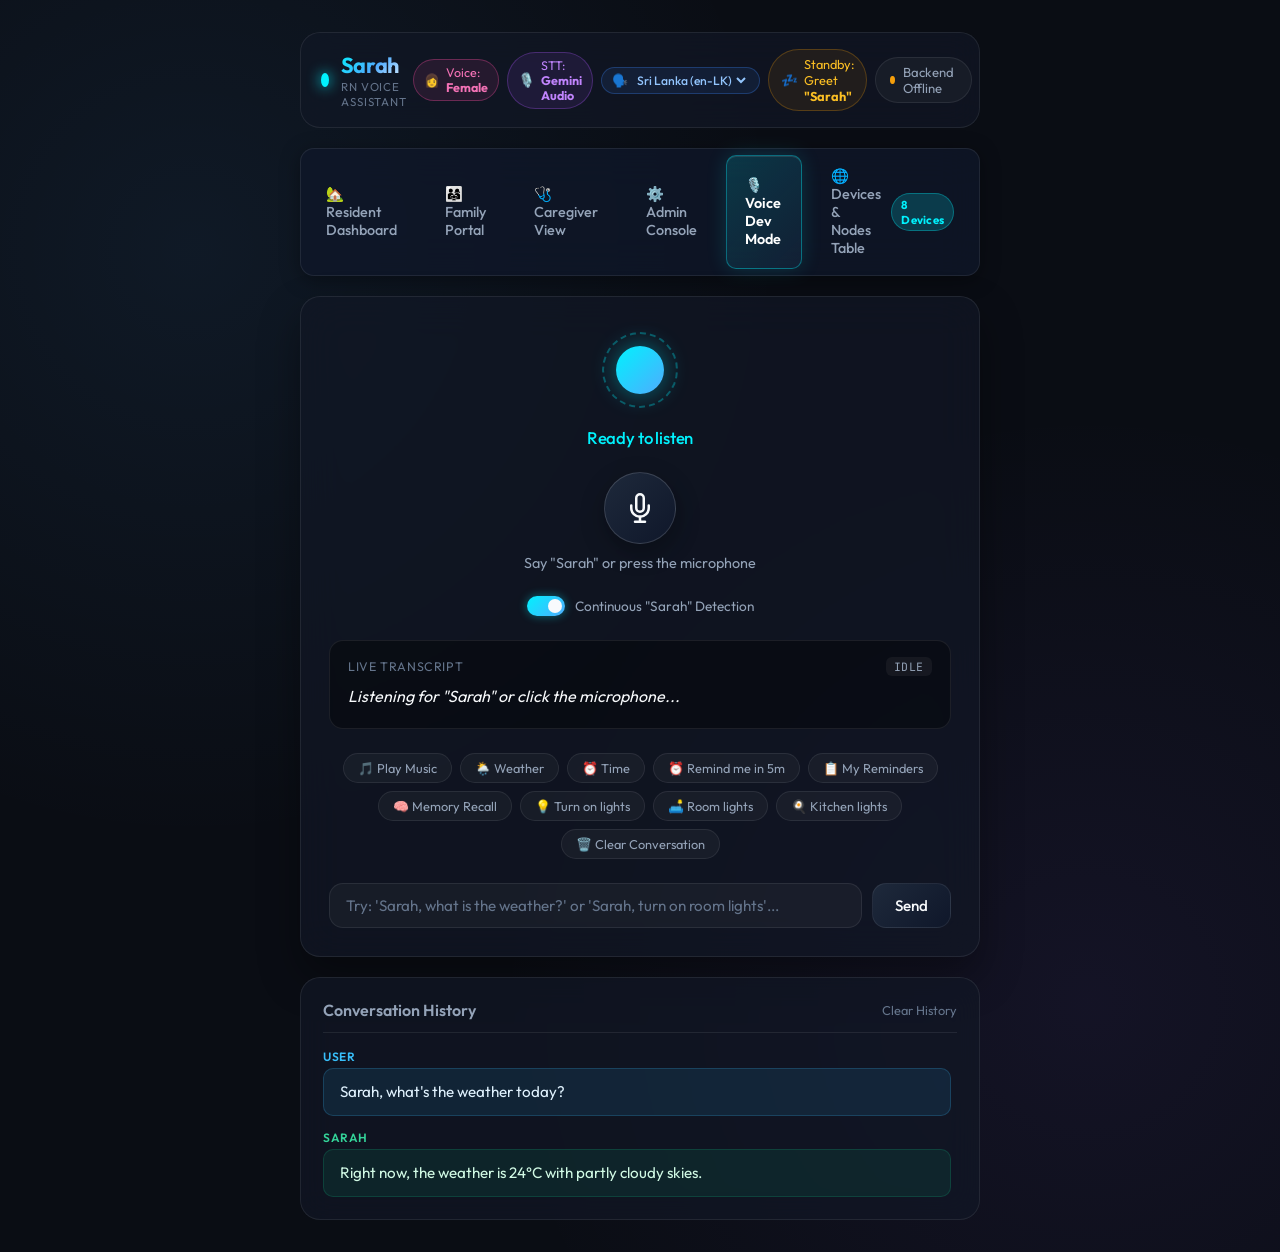
==== commit 01f5efc9: "Update RN Voice Agent" ====
--- a/frontend/index.html
+++ b/frontend/index.html
@@ -53,10 +53,22 @@
 
     <!-- Navigation Bar -->
     <nav class="nav-bar">
-      <a href="index.html" class="nav-link active">
-        <span>🎙️ Voice Assistant</span>
+      <a href="/resident/index.html" class="nav-link">
+        <span>🏡 Resident Dashboard</span>
       </a>
-      <a href="devices.html" class="nav-link">
+      <a href="/family/index.html" class="nav-link">
+        <span>👨‍👩‍👧 Family Portal</span>
+      </a>
+      <a href="/caregiver/index.html" class="nav-link">
+        <span>🩺 Caregiver View</span>
+      </a>
+      <a href="/admin/index.html" class="nav-link">
+        <span>⚙️ Admin Console</span>
+      </a>
+      <a href="/index.html" class="nav-link active">
+        <span>🎙️ Voice Dev Mode</span>
+      </a>
+      <a href="/devices.html" class="nav-link">
         <span>🌐 Devices & Nodes Table</span>
         <span class="nav-badge" id="nav-badge-count">8 Devices</span>
       </a>
@@ -113,8 +125,25 @@
         <button type="button" id="reminder-banner-close" class="reminder-banner-dismiss">Dismiss</button>
       </div>
 
+      <!-- Music Playback Mini Player -->
+      <div id="sarah-music-bar" class="music-player-bar" style="display: none;">
+        <div class="music-info">
+          <span class="music-disc-anim">🎵</span>
+          <div class="music-text">
+            <span id="music-title" class="music-title">Can't Help Falling in Love</span>
+            <span id="music-status" class="music-status">Playing...</span>
+          </div>
+        </div>
+        <div class="music-controls">
+          <button type="button" id="music-play-btn" class="music-btn" title="Pause / Resume" aria-label="Pause or Resume">⏸️</button>
+          <button type="button" id="music-stop-btn" class="music-btn" title="Stop" aria-label="Stop Music">⏹️</button>
+        </div>
+        <audio id="sarah-audio-player" preload="auto"></audio>
+      </div>
+
       <!-- Quick Action Chips -->
       <div class="quick-chips">
+        <button type="button" class="chip" data-cmd="Sarah, play a song">🎵 Play Music</button>
         <button type="button" class="chip" data-cmd="Sarah, what is the weather?">🌦️ Weather</button>
         <button type="button" class="chip" data-cmd="Sarah, what time is it?">⏰ Time</button>
         <button type="button" class="chip" data-cmd="Sarah, remind me to check the oven in 5 minutes">⏰ Remind me in 5m</button>
@@ -158,8 +187,8 @@
     </section>
   </div>
 
-  <script src="tts.js?v=20261030_07"></script>
-  <script src="speech.js?v=20261030_07"></script>
-  <script src="app.js?v=20261030_08"></script>
+  <script src="tts.js?v=20261102_03"></script>
+  <script src="speech.js?v=20261102_03"></script>
+  <script src="app.js?v=20261102_03"></script>
 </body>
 </html>
--- a/frontend/style.css
+++ b/frontend/style.css
@@ -1952,7 +1952,81 @@
   user-select: all;
 }
 
-
-
-
-
+/* Music Player Mini Bar */
+.music-player-bar {
+  display: flex;
+  align-items: center;
+  justify-content: space-between;
+  background: linear-gradient(135deg, rgba(147, 51, 234, 0.28), rgba(79, 70, 229, 0.28));
+  border: 1px solid rgba(168, 85, 247, 0.45);
+  border-radius: 12px;
+  padding: 10px 16px;
+  margin: 12px 0;
+  backdrop-filter: blur(12px);
+  -webkit-backdrop-filter: blur(12px);
+  box-shadow: 0 4px 18px rgba(147, 51, 234, 0.2);
+  animation: fadeIn 0.3s ease;
+}
+
+.music-info {
+  display: flex;
+  align-items: center;
+  gap: 12px;
+  overflow: hidden;
+}
+
+.music-disc-anim {
+  font-size: 1.5rem;
+  display: inline-block;
+  animation: spinDisc 4s linear infinite;
+}
+
+@keyframes spinDisc {
+  from { transform: rotate(0deg); }
+  to { transform: rotate(360deg); }
+}
+
+.music-text {
+  display: flex;
+  flex-direction: column;
+}
+
+.music-title {
+  font-weight: 600;
+  color: #f1f5f9;
+  font-size: 0.95rem;
+  white-space: nowrap;
+  text-overflow: ellipsis;
+  overflow: hidden;
+}
+
+.music-status {
+  font-size: 0.76rem;
+  color: #c084fc;
+}
+
+.music-controls {
+  display: flex;
+  gap: 8px;
+}
+
+.music-btn {
+  background: rgba(255, 255, 255, 0.12);
+  border: 1px solid rgba(255, 255, 255, 0.25);
+  border-radius: 8px;
+  padding: 6px 12px;
+  color: #fff;
+  cursor: pointer;
+  font-size: 1rem;
+  transition: all 0.2s ease;
+}
+
+.music-btn:hover {
+  background: rgba(255, 255, 255, 0.25);
+  transform: scale(1.05);
+}
+
+
+
+
+
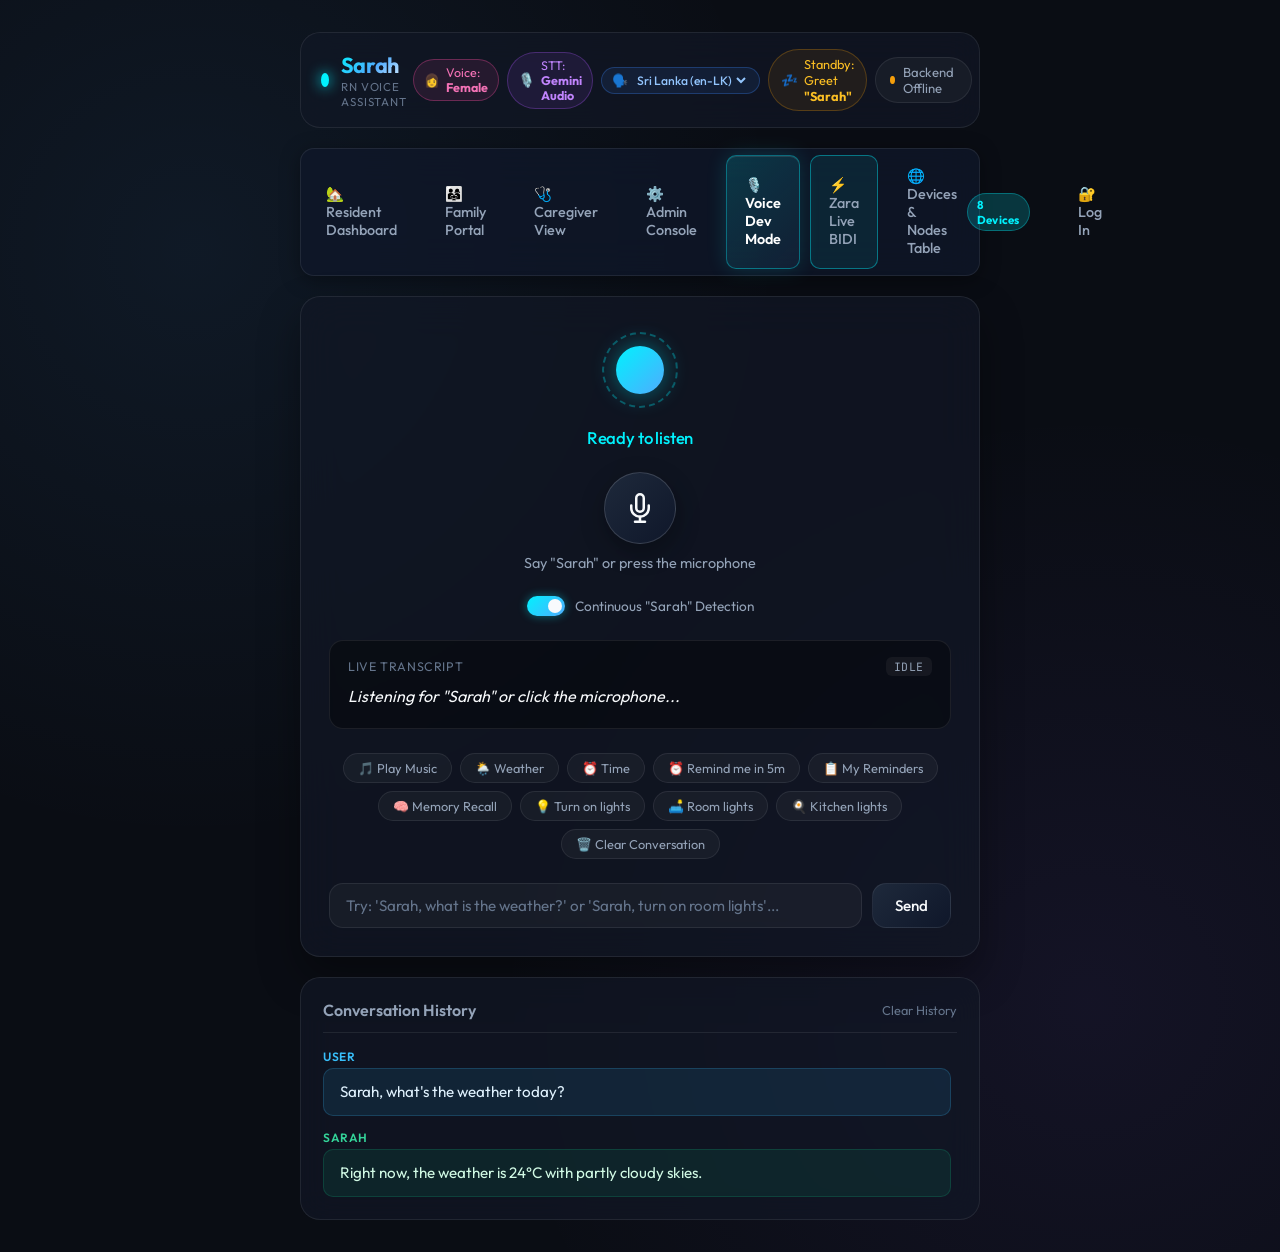
==== commit 74811dbb: "feat: implement Zara Live BIDI Voice AI, short-lived JWT tickets, and auth portal (login/signin)" ====
--- a/frontend/index.html
+++ b/frontend/index.html
@@ -68,9 +68,15 @@
       <a href="/index.html" class="nav-link active">
         <span>🎙️ Voice Dev Mode</span>
       </a>
+      <a href="/zara/index.html" class="nav-link" style="border-color: rgba(0, 242, 254, 0.4); background: rgba(0, 242, 254, 0.08);">
+        <span>⚡ Zara Live BIDI</span>
+      </a>
       <a href="/devices.html" class="nav-link">
         <span>🌐 Devices & Nodes Table</span>
         <span class="nav-badge" id="nav-badge-count">8 Devices</span>
+      </a>
+      <a href="/auth/login.html" class="nav-link">
+        <span>🔐 Log In</span>
       </a>
     </nav>
 
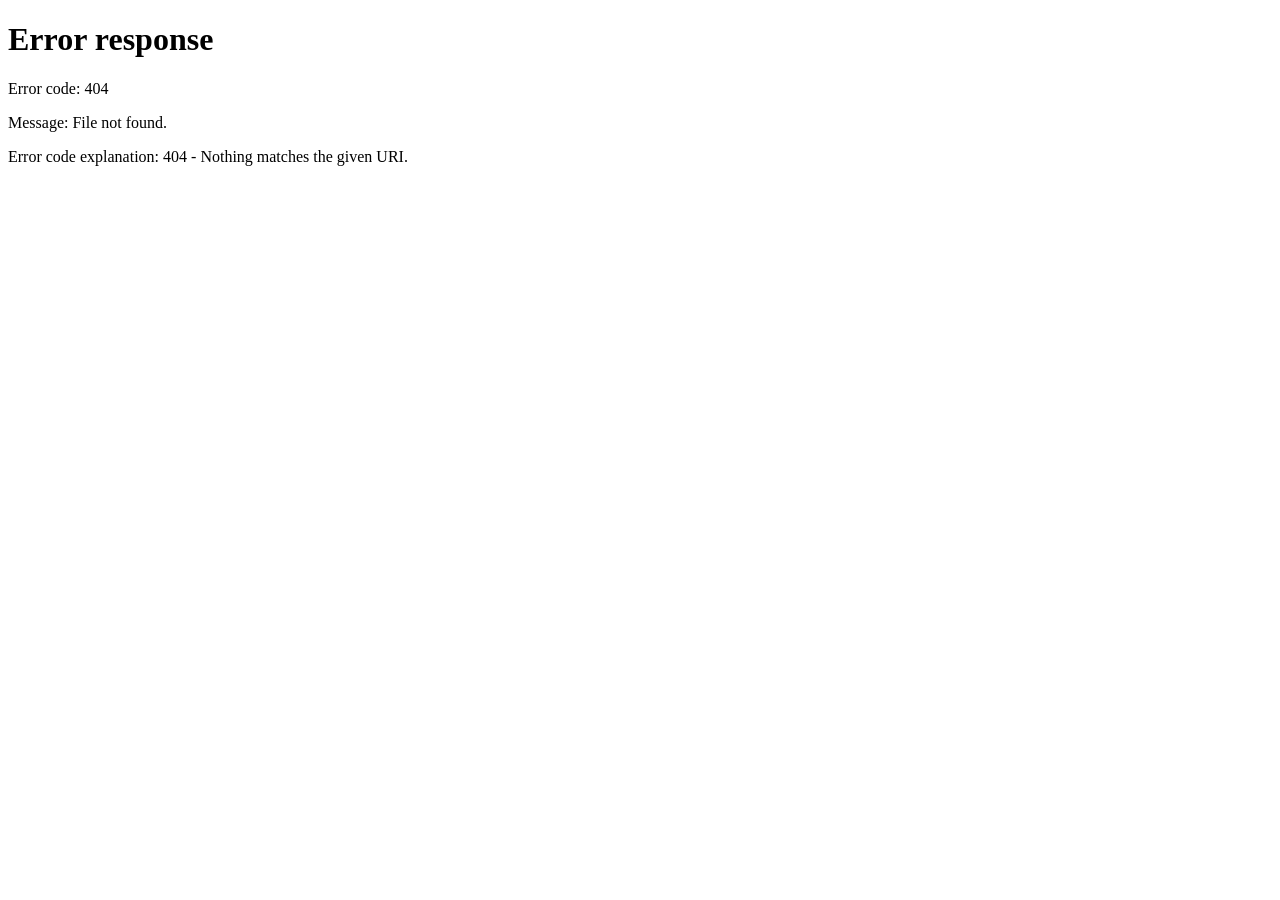
==== commit 7dbd5f7f: "feat: Sarah Live woman talking animation, dynamic MySQL data synchronization, 5-page portal navigati" ====
--- a/frontend/index.html
+++ b/frontend/index.html
@@ -3,198 +3,16 @@
 <head>
   <meta charset="UTF-8">
   <meta name="viewport" content="width=device-width, initial-scale=1.0">
-  <title>Sarah — Voice Assistant</title>
-  <link rel="stylesheet" href="style.css">
-  <link rel="preconnect" href="https://fonts.googleapis.com">
-  <link rel="preconnect" href="https://fonts.gstatic.com" crossorigin>
-  <link href="https://fonts.googleapis.com/css2?family=Outfit:wght@300;400;500;600;700&family=JetBrains+Mono:wght@400;500&display=swap" rel="stylesheet">
+  <title>Redirecting to Sarah Resident Dashboard...</title>
+  <script>
+    window.location.replace('/resident/index.html');
+  </script>
+  <meta http-equiv="refresh" content="0; url=/resident/index.html">
 </head>
-<body>
-  <div class="assistant-container">
-    <!-- Header -->
-    <header class="header">
-      <div class="brand">
-        <div class="brand-pulse"></div>
-        <div>
-          <h1>Sarah</h1>
-          <span class="sub-brand">RN Voice Assistant</span>
-        </div>
-      </div>
-      <div class="header-badges">
-        <div class="voice-badge" id="voice-badge" title="Assistant Voice: Sarah (Exclusively Female)">
-          <span>👩</span>
-          <span>Voice: <strong>Female</strong></span>
-        </div>
-        <div class="stt-badge" id="stt-badge" title="High-accuracy Gemini Multimodal Audio speech recognition">
-          <span class="stt-icon">🎙️</span>
-          <span>STT: <strong id="stt-engine-name">Gemini Audio</strong></span>
-        </div>
-        <div class="accent-badge" title="Select your spoken accent model for optimal recognition">
-          <span>🗣️</span>
-          <select id="accent-select" class="accent-select" aria-label="Select accent">
-            <option value="en-LK" selected>Sri Lanka (en-LK)</option>
-            <option value="en-IN">India (en-IN)</option>
-            <option value="en-GB">UK (en-GB)</option>
-            <option value="en-US">US (en-US)</option>
-            <option value="en-AU">Australia (en-AU)</option>
-          </select>
-        </div>
-        <div class="wake-word-badge asleep" id="wake-badge" title="Say 'Sarah' (any pronunciation) to trigger">
-          <span class="wake-icon" id="wake-icon">💤</span>
-          <span id="wake-label">Standby: Greet <strong>"Sarah"</strong></span>
-          <span class="wake-timer-pill" id="wake-timer-pill" style="display: none;">5:00</span>
-        </div>
-        <div class="connection-badge" id="connection-badge">
-          <span class="badge-dot"></span>
-          <span class="badge-text" id="connection-text">Connecting...</span>
-        </div>
-      </div>
-    </header>
-
-    <!-- Navigation Bar -->
-    <nav class="nav-bar">
-      <a href="/resident/index.html" class="nav-link">
-        <span>🏡 Resident Dashboard</span>
-      </a>
-      <a href="/family/index.html" class="nav-link">
-        <span>👨‍👩‍👧 Family Portal</span>
-      </a>
-      <a href="/caregiver/index.html" class="nav-link">
-        <span>🩺 Caregiver View</span>
-      </a>
-      <a href="/admin/index.html" class="nav-link">
-        <span>⚙️ Admin Console</span>
-      </a>
-      <a href="/index.html" class="nav-link active">
-        <span>🎙️ Voice Dev Mode</span>
-      </a>
-      <a href="/zara/index.html" class="nav-link" style="border-color: rgba(0, 242, 254, 0.4); background: rgba(0, 242, 254, 0.08);">
-        <span>⚡ Zara Live BIDI</span>
-      </a>
-      <a href="/devices.html" class="nav-link">
-        <span>🌐 Devices & Nodes Table</span>
-        <span class="nav-badge" id="nav-badge-count">8 Devices</span>
-      </a>
-      <a href="/auth/login.html" class="nav-link">
-        <span>🔐 Log In</span>
-      </a>
-    </nav>
-
-    <!-- Main Voice Section -->
-    <main class="main-card">
-      <!-- Status Indicator -->
-      <div class="status-panel">
-        <div class="status-orb" id="status-orb">
-          <div class="orb-core"></div>
-          <div class="orb-ring"></div>
-        </div>
-        <div class="status-label" id="status-indicator">Ready to listen</div>
-      </div>
-
-      <!-- Microphone Control -->
-      <div class="mic-section">
-        <button id="mic-btn" class="mic-button" aria-label="Microphone">
-          <svg class="mic-svg" viewBox="0 0 24 24" fill="none" stroke="currentColor" stroke-width="2" stroke-linecap="round" stroke-linejoin="round">
-            <path d="M12 1a3 3 0 0 0-3 3v8a3 3 0 0 0 6 0V4a3 3 0 0 0-3-3z"/>
-            <path d="M19 10v2a7 7 0 0 1-14 0v-2"/>
-            <line x1="12" y1="19" x2="12" y2="23"/>
-            <line x1="8" y1="23" x2="16" y2="23"/>
-          </svg>
-        </button>
-        <span class="mic-hint" id="mic-hint">Say "Sarah" or press the microphone</span>
-      </div>
-
-      <!-- Continuous Wake Word Mode Toggle -->
-      <div class="wake-toggle-container">
-        <label class="toggle-label">
-          <input type="checkbox" id="wake-toggle" checked />
-          <span class="toggle-slider"></span>
-          <span class="toggle-text">Continuous "Sarah" Detection</span>
-        </label>
-      </div>
-
-      <!-- Live Transcript Field -->
-      <div class="transcript-box">
-        <div class="transcript-header">
-          <span>Live Transcript</span>
-          <span class="transcript-badge" id="transcript-state">Idle</span>
-        </div>
-        <p class="transcript-text" id="transcript">Listening for "Sarah" or click the microphone...</p>
-      </div>
-
-      <!-- Reminder Notification Banner -->
-      <div id="reminder-alert-banner" class="reminder-banner" style="display: none;">
-        <div class="reminder-banner-content">
-          <span style="font-size: 1.2rem;">🔔</span>
-          <span id="reminder-banner-text">Reminder alert active</span>
-        </div>
-        <button type="button" id="reminder-banner-close" class="reminder-banner-dismiss">Dismiss</button>
-      </div>
-
-      <!-- Music Playback Mini Player -->
-      <div id="sarah-music-bar" class="music-player-bar" style="display: none;">
-        <div class="music-info">
-          <span class="music-disc-anim">🎵</span>
-          <div class="music-text">
-            <span id="music-title" class="music-title">Can't Help Falling in Love</span>
-            <span id="music-status" class="music-status">Playing...</span>
-          </div>
-        </div>
-        <div class="music-controls">
-          <button type="button" id="music-play-btn" class="music-btn" title="Pause / Resume" aria-label="Pause or Resume">⏸️</button>
-          <button type="button" id="music-stop-btn" class="music-btn" title="Stop" aria-label="Stop Music">⏹️</button>
-        </div>
-        <audio id="sarah-audio-player" preload="auto"></audio>
-      </div>
-
-      <!-- Quick Action Chips -->
-      <div class="quick-chips">
-        <button type="button" class="chip" data-cmd="Sarah, play a song">🎵 Play Music</button>
-        <button type="button" class="chip" data-cmd="Sarah, what is the weather?">🌦️ Weather</button>
-        <button type="button" class="chip" data-cmd="Sarah, what time is it?">⏰ Time</button>
-        <button type="button" class="chip" data-cmd="Sarah, remind me to check the oven in 5 minutes">⏰ Remind me in 5m</button>
-        <button type="button" class="chip" data-cmd="Sarah, what are my reminders?">📋 My Reminders</button>
-        <button type="button" class="chip" data-cmd="Sarah, what was my previous request?">🧠 Memory Recall</button>
-        <button type="button" class="chip" data-cmd="Sarah, turn on the lights">💡 Turn on lights</button>
-        <button type="button" class="chip" data-cmd="Sarah, turn on room lights">🛋️ Room lights</button>
-        <button type="button" class="chip" data-cmd="Sarah, turn on kitchen lights">🍳 Kitchen lights</button>
-        <button type="button" class="chip" data-cmd="Sarah, clear entire conversation">🗑️ Clear Conversation</button>
-      </div>
-
-      <!-- Text Input Fallback / Testing -->
-      <form class="text-input-form" id="chat-form">
-        <input 
-          type="text" 
-          id="text-input" 
-          class="text-input" 
-          placeholder="Try: 'Sarah, what is the weather?' or 'Sarah, turn on room lights'..." 
-          autocomplete="off"
-        />
-        <button type="submit" id="send-btn" class="send-btn">Send</button>
-      </form>
-    </main>
-
-    <!-- Conversation History -->
-    <section class="history-card">
-      <div class="history-header">
-        <h2>Conversation History</h2>
-        <button type="button" id="clear-btn" class="clear-btn">Clear History</button>
-      </div>
-      <div class="conversation-feed" id="conversation-history">
-        <div class="message-card user">
-          <div class="sender-tag">User</div>
-          <div class="message-bubble">Sarah, what's the weather today?</div>
-        </div>
-        <div class="message-card assistant">
-          <div class="sender-tag">Sarah</div>
-          <div class="message-bubble">Right now, the weather is 24°C with partly cloudy skies.</div>
-        </div>
-      </div>
-    </section>
+<body style="font-family: system-ui, sans-serif; display: flex; align-items: center; justify-content: center; height: 100vh; margin: 0; background: #f5f8fb;">
+  <div style="text-align: center;">
+    <h2>Loading Sarah Platform...</h2>
+    <p>Redirecting to <a href="/resident/index.html">🏡 Resident Dashboard</a></p>
   </div>
-
-  <script src="tts.js?v=20261102_03"></script>
-  <script src="speech.js?v=20261102_03"></script>
-  <script src="app.js?v=20261102_03"></script>
 </body>
 </html>
